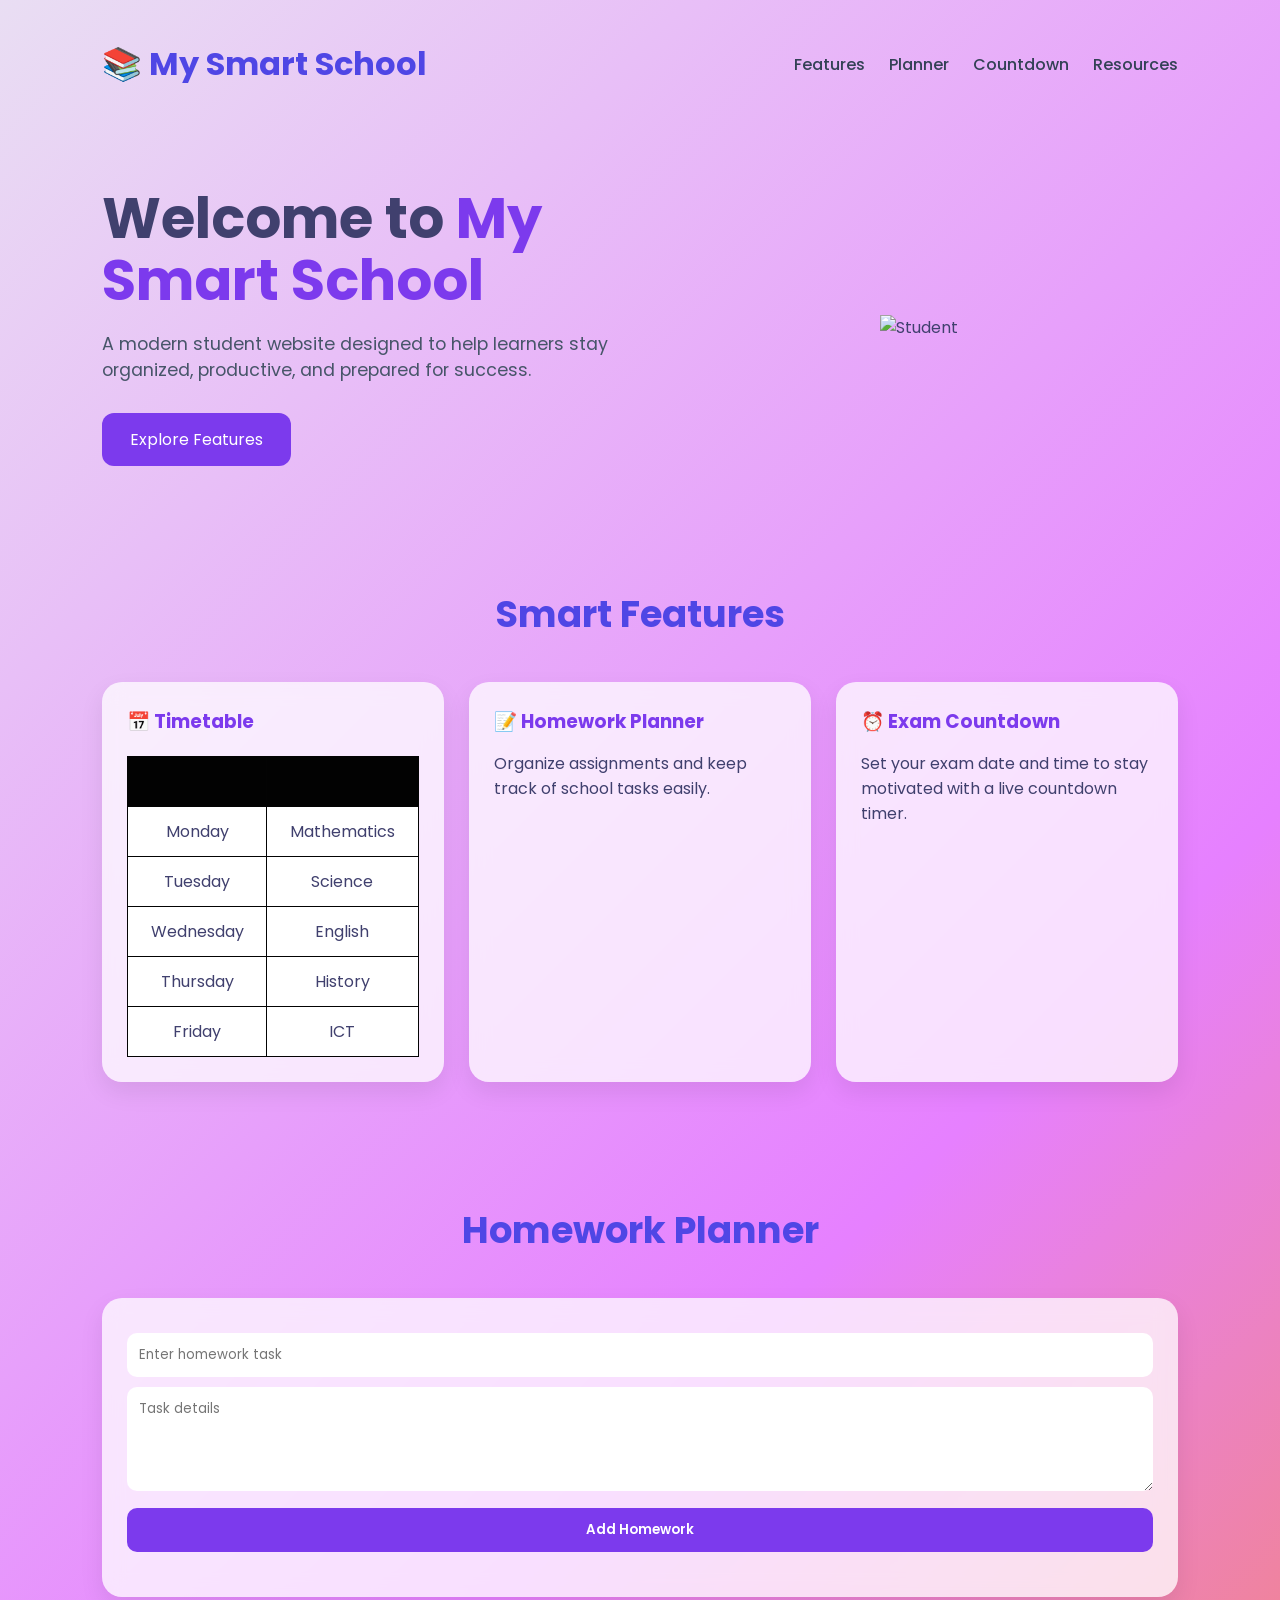
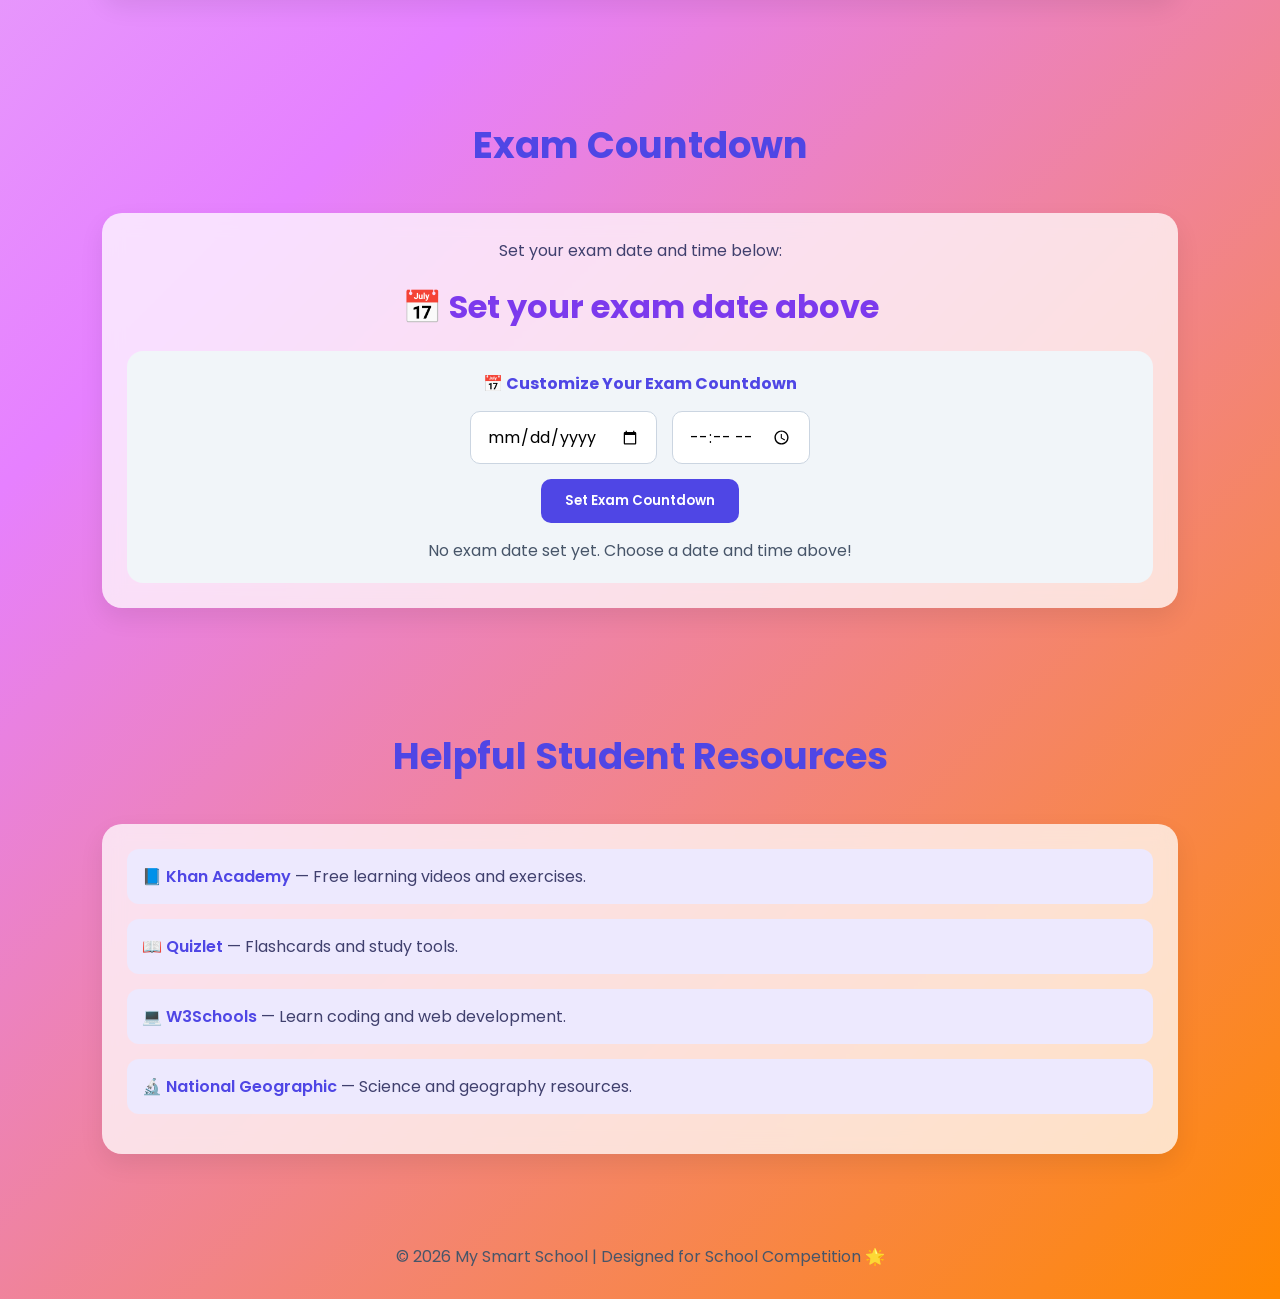
==== index.html @ acf4bf76 "Update index.html" ====
<!DOCTYPE html>
<html lang="en">
<head>
  <meta charset="UTF-8" />
  <meta name="viewport" content="width=device-width, initial-scale=1.0"/>
  <title>My Smart School</title>

  <link rel="preconnect" href="https://fonts.googleapis.com">
  <link rel="preconnect" href="https://fonts.gstatic.com" crossorigin>
  <link href="https://fonts.googleapis.com/css2?family=Poppins:wght@300;400;500;600;700&display=swap" rel="stylesheet">

  <style>
    *{
      margin:0;
      padding:0;
      box-sizing:border-box;
      font-family:'Poppins', sans-serif;
    }

    body{
      background: linear-gradient(135deg,#e9def3,#e680ff,#ff8800);
      color:#40406e;
      min-height:100vh;
    }

    header{
      padding:40px 8%;
      display:flex;
      justify-content:space-between;
      align-items:center;
      flex-wrap:wrap;
    }

    .logo{
      font-size:2rem;
      font-weight:700;
      color:#4f46e5;
    }

    nav a{
      text-decoration:none;
      margin-left:20px;
      color:#334155;
      font-weight:500;
      transition:0.3s;
    }

    nav a:hover{
      color:#7c3aed;
    }

    .hero{
      padding:60px 8%;
      display:flex;
      justify-content:space-between;
      align-items:center;
      flex-wrap:wrap;
      gap:40px;
    }

    .hero-text{
      flex:1;
      min-width:280px;
    }

    .hero-text h1{
      font-size:3.5rem;
      line-height:1.1;
      margin-bottom:20px;
    }

    .hero-text span{
      color:#7c3aed;
    }

    .hero-text p{
      font-size:1.1rem;
      margin-bottom:30px;
      color:#475569;
    }

    .btn{
      padding:14px 28px;
      background:#7c3aed;
      color:white;
      border:none;
      border-radius:12px;
      cursor:pointer;
      font-size:1rem;
      transition:0.3s;
    }

    .btn:hover{
      background:#5b21b6;
      transform:translateY(-2px);
    }

    .hero-image{
      flex:1;
      min-width:280px;
      text-align:center;
    }

    .hero-image img{
      width:90%;
      max-width:450px;
    }

    section{
      padding:60px 8%;
    }

    .section-title{
      text-align:center;
      margin-bottom:40px;
    }

    .section-title h2{
      font-size:2.3rem;
      color:#4f46e5;
    }

    .cards{
      display:grid;
      grid-template-columns:repeat(auto-fit,minmax(280px,1fr));
      gap:25px;
    }

    .card{
      background:rgba(255,255,255,0.75);
      backdrop-filter:blur(10px);
      border-radius:20px;
      padding:25px;
      box-shadow:0 10px 25px rgba(0,0,0,0.08);
      transition:0.3s;
    }

    .card:hover{
      transform:translateY(-5px);
    }

    .card h3{
      margin-bottom:15px;
      color:#7c3aed;
    }

    .planner input,
    .planner textarea,
    .planner button{
      width:100%;
      margin-top:10px;
      padding:12px;
      border-radius:10px;
      border:none;
      outline:none;
    }

    .planner button{
      background:#7c3aed;
      color:white;
      cursor:pointer;
      font-weight:600;
    }

    .task-list{
      margin-top:20px;
    }

    .task{
      background:#ede9fe;
      padding:12px;
      border-radius:10px;
      margin-top:10px;
    }

    .countdown{
      text-align:center;
    }

    .countdown-box{
      margin-top:20px;
      font-size:2rem;
      font-weight:700;
      color:#7c3aed;
    }

    .date-picker{
      margin-top:20px;
      padding:20px;
      background:#f1f5f9;
      border-radius:16px;
    }

    .date-picker h4{
      margin-bottom:15px;
      color:#4f46e5;
    }

    .datetime-input-group{
      display:flex;
      gap:15px;
      flex-wrap:wrap;
      justify-content:center;
      margin-bottom:15px;
    }

    .datetime-input-group input{
      padding:12px 16px;
      border-radius:10px;
      border:1px solid #cbd5e1;
      font-size:1rem;
      outline:none;
    }

    .set-exam-btn{
      background:#4f46e5;
      color:white;
      padding:12px 24px;
      border:none;
      border-radius:10px;
      cursor:pointer;
      font-weight:600;
      transition:0.3s;
    }

    .set-exam-btn:hover{
      background:#7c3aed;
      transform:translateY(-2px);
    }

    .exam-info{
      margin-top:15px;
      font-size:1rem;
      color:#475569;
    }

    .resources ul{
      list-style:none;
    }

    .resources li{
      margin-bottom:15px;
      background:#ede9fe;
      padding:15px;
      border-radius:12px;
    }

    .resources a{
      text-decoration:none;
      color:#4f46e5;
      font-weight:600;
    }

    footer{
      text-align:center;
      padding:30px;
      color:#475569;
    }

    table{
      width:100%;
      border-collapse:collapse;
      margin-top:20px;
    }

    table th,
    table td{
      padding:12px;
      text-align:center;
      border:1px solid #030303;
    }

    table th{
      background:#020202;
      color:rgba(22, 21, 21, 0);
    }

    table td{
      background:white;
    }

    @media(max-width:768px){
      .hero-text h1{
        font-size:2.5rem;
      }

      nav{
        margin-top:20px;
      }

      .datetime-input-group input{
        width:100%;
      }
    }
  </style>
</head>
<body>

  <header>
    <div class="logo">📚 My Smart School</div>

    <nav>
      <a href="#features">Features</a>
      <a href="#planner">Planner</a>
      <a href="#countdown">Countdown</a>
      <a href="#resources">Resources</a>
    </nav>
  </header>

  <section class="hero">
    <div class="hero-text">
      <h1>Welcome to <span>My Smart School</span></h1>

      <p>
        A modern student website designed to help learners stay organized,
        productive, and prepared for success.
      </p>

      <button class="btn" onclick="document.getElementById('countdown').scrollIntoView({behavior:'smooth'})">Explore Features</button>
    </div>

    <div class="hero-image">
      <img src="https://cdn-icons-png.flaticon.com/512/3135/3135755.png" alt="Student">
    </div>
  </section>

  <section id="features">
    <div class="section-title">
      <h2>Smart Features</h2>
    </div>

    <div class="cards">

      <div class="card">
        <h3>📅 Timetable</h3>

        <table>
          <tr>
            <th>Day</th>
            <th>Subject</th>
          </tr>

          <tr>
            <td>Monday</td>
            <td>Mathematics</td>
          </tr>

          <tr>
            <td>Tuesday</td>
            <td>Science</td>
          </tr>

          <tr>
            <td>Wednesday</td>
            <td>English</td>
          </tr>

          <tr>
            <td>Thursday</td>
            <td>History</td>
          </tr>

          <tr>
            <td>Friday</td>
            <td>ICT</td>
          </tr>
        </table>
      </div>

      <div class="card">
        <h3>📝 Homework Planner</h3>

        <p>
          Organize assignments and keep track of school tasks easily.
        </p>
      </div>

      <div class="card">
        <h3>⏰ Exam Countdown</h3>

        <p>
          Set your exam date and time to stay motivated with a live countdown timer.
        </p>
      </div>

    </div>
  </section>

  <section id="planner">

    <div class="section-title">
      <h2>Homework Planner</h2>
    </div>

    <div class="card planner">

      <input type="text" id="taskInput" placeholder="Enter homework task">

      <textarea id="taskDetails" rows="4" placeholder="Task details"></textarea>

      <button onclick="addTask()">Add Homework</button>

      <div class="task-list" id="taskList"></div>

    </div>

  </section>

  <section id="countdown">

    <div class="section-title">
      <h2>Exam Countdown</h2>
    </div>

    <div class="card countdown">

      <p id="currentExamLabel">Set your exam date and time below:</p>

      <div class="countdown-box" id="timer">
        ⏰ Set an exam date
      </div>

      <div class="date-picker">
        <h4>📅 Customize Your Exam Countdown</h4>
        
        <div class="datetime-input-group">
          <input type="date" id="examDatePicker">
          <input type="time" id="examTimePicker">
        </div>
        
        <button class="set-exam-btn" onclick="setCustomExamDate()">Set Exam Countdown</button>
        
        <div class="exam-info" id="examInfo">
          No exam date set yet. Choose a date and time above!
        </div>
      </div>

    </div>

  </section>

  <section id="resources">

    <div class="section-title">
      <h2>Helpful Student Resources</h2>
    </div>

    <div class="card resources">

      <ul>
        <li>
          📘
          <a href="https://www.khanacademy.org/" target="_blank">
            Khan Academy
          </a>
          — Free learning videos and exercises.
        </li>

        <li>
          📖
          <a href="https://quizlet.com/" target="_blank">
            Quizlet
          </a>
          — Flashcards and study tools.
        </li>

        <li>
          💻
          <a href="https://www.w3schools.com/" target="_blank">
            W3Schools
          </a>
          — Learn coding and web development.
        </li>

        <li>
          🔬
          <a href="https://www.nationalgeographic.com/" target="_blank">
            National Geographic
          </a>
          — Science and geography resources.
        </li>
      </ul>

    </div>

  </section>

  <footer>
    © 2026 My Smart School | Designed for School Competition 🌟
  </footer>

  <script>
    // Global variable to store the selected exam date
    let customExamDateTimestamp = null;

    function addTask(){
      const taskInput = document.getElementById("taskInput");
      const taskDetails = document.getElementById("taskDetails");
      const taskList = document.getElementById("taskList");

      if(taskInput.value === ""){
        alert("Please enter a homework task.");
        return;
      }

      const task = document.createElement("div");
      task.classList.add("task");

      task.innerHTML = `
        <strong>${taskInput.value}</strong>
        <p>${taskDetails.value}</p>
      `;

      taskList.appendChild(task);

      taskInput.value = "";
      taskDetails.value = "";
    }

    // Function to set custom exam date and time
    window.setCustomExamDate = function() {
      const dateInput = document.getElementById("examDatePicker");
      const timeInput = document.getElementById("examTimePicker");
      const examInfo = document.getElementById("examInfo");

      if (!dateInput.value) {
        alert("Please select a date for your exam!");
        return;
      }

      // Combine date and time
      let dateTimeString = dateInput.value;
      if (timeInput.value) {
        dateTimeString += "T" + timeInput.value + ":00";
      } else {
        dateTimeString += "T00:00:00";
      }

      const selectedDate = new Date(dateTimeString);
      
      if (isNaN(selectedDate.getTime())) {
        alert("Please select a valid date and time!");
        return;
      }

      // Check if selected date is in the past
      if (selectedDate.getTime() < Date.now()) {
        alert("Please select a future date for your exam countdown!");
        return;
      }

      customExamDateTimestamp = selectedDate.getTime();
      
      // Format the exam date for display
      const formattedDate = selectedDate.toLocaleString('en-US', {
        weekday: 'long',
        year: 'numeric',
        month: 'long',
        day: 'numeric',
        hour: '2-digit',
        minute: '2-digit'
      });
      
      examInfo.innerHTML = `🎯 Exam Countdown Active! Your exam is scheduled for: ${formattedDate}`;
      
      // Update the countdown label
      document.getElementById("currentExamLabel").innerHTML = "⏳ Counting down to your exam:";
    };

    // Function to update the countdown timer
    function updateCountdown() {
      const timerElement = document.getElementById("timer");
      
      if (!customExamDateTimestamp) {
        timerElement.innerHTML = "📅 Set your exam date above";
        return;
      }
      
      const now = new Date().getTime();
      const distance = customExamDateTimestamp - now;
      
      if (distance <= 0) {
        timerElement.innerHTML = "🎉 EXAMS HAVE STARTED! 🎉";
        timerElement.style.color = "#dc2626";
        document.getElementById("examInfo").innerHTML = "📚 Good luck on your exams! You've got this! 💪";
        return;
      }
      
      const days = Math.floor(distance / (1000 * 60 * 60 * 24));
      const hours = Math.floor((distance % (1000 * 60 * 60 * 24)) / (1000 * 60 * 60));
      const minutes = Math.floor((distance % (1000 * 60 * 60)) / (1000 * 60));
      const seconds = Math.floor((distance % (1000 * 60)) / 1000);
      
      timerElement.innerHTML = `
        <div style="display: flex; gap: 20px; justify-content: center; flex-wrap: wrap;">
          <div><span style="font-size: 2.5rem;">${days}</span><br>Days</div>
          <div><span style="font-size: 2.5rem;">${hours}</span><br>Hours</div>
          <div><span style="font-size: 2.5rem;">${minutes}</span><br>Minutes</div>
          <div><span style="font-size: 2.5rem;">${seconds}</span><br>Seconds</div>
        </div>
      `;
      timerElement.style.color = "#7c3aed";
    }

    // Start the countdown timer (updates every second)
    setInterval(updateCountdown, 1000);

    // Set default date to a future date (optional: set a default exam date)
    // Uncomment the line below to set a default exam date (e.g., December 1, 2026)
    // setTimeout(() => {
    //   const defaultDate = new Date("December 1, 2026 08:00:00");
    //   customExamDateTimestamp = defaultDate.getTime();
    //   document.getElementById("examInfo").innerHTML = `🎯 Default exam set for: ${defaultDate.toLocaleString()}`;
    //   document.getElementById("currentExamLabel").innerHTML = "⏳ Counting down to your exam:";
    // }, 100);
  </script>

  <script type="module" src="app.js"></script>
</body>
</html>
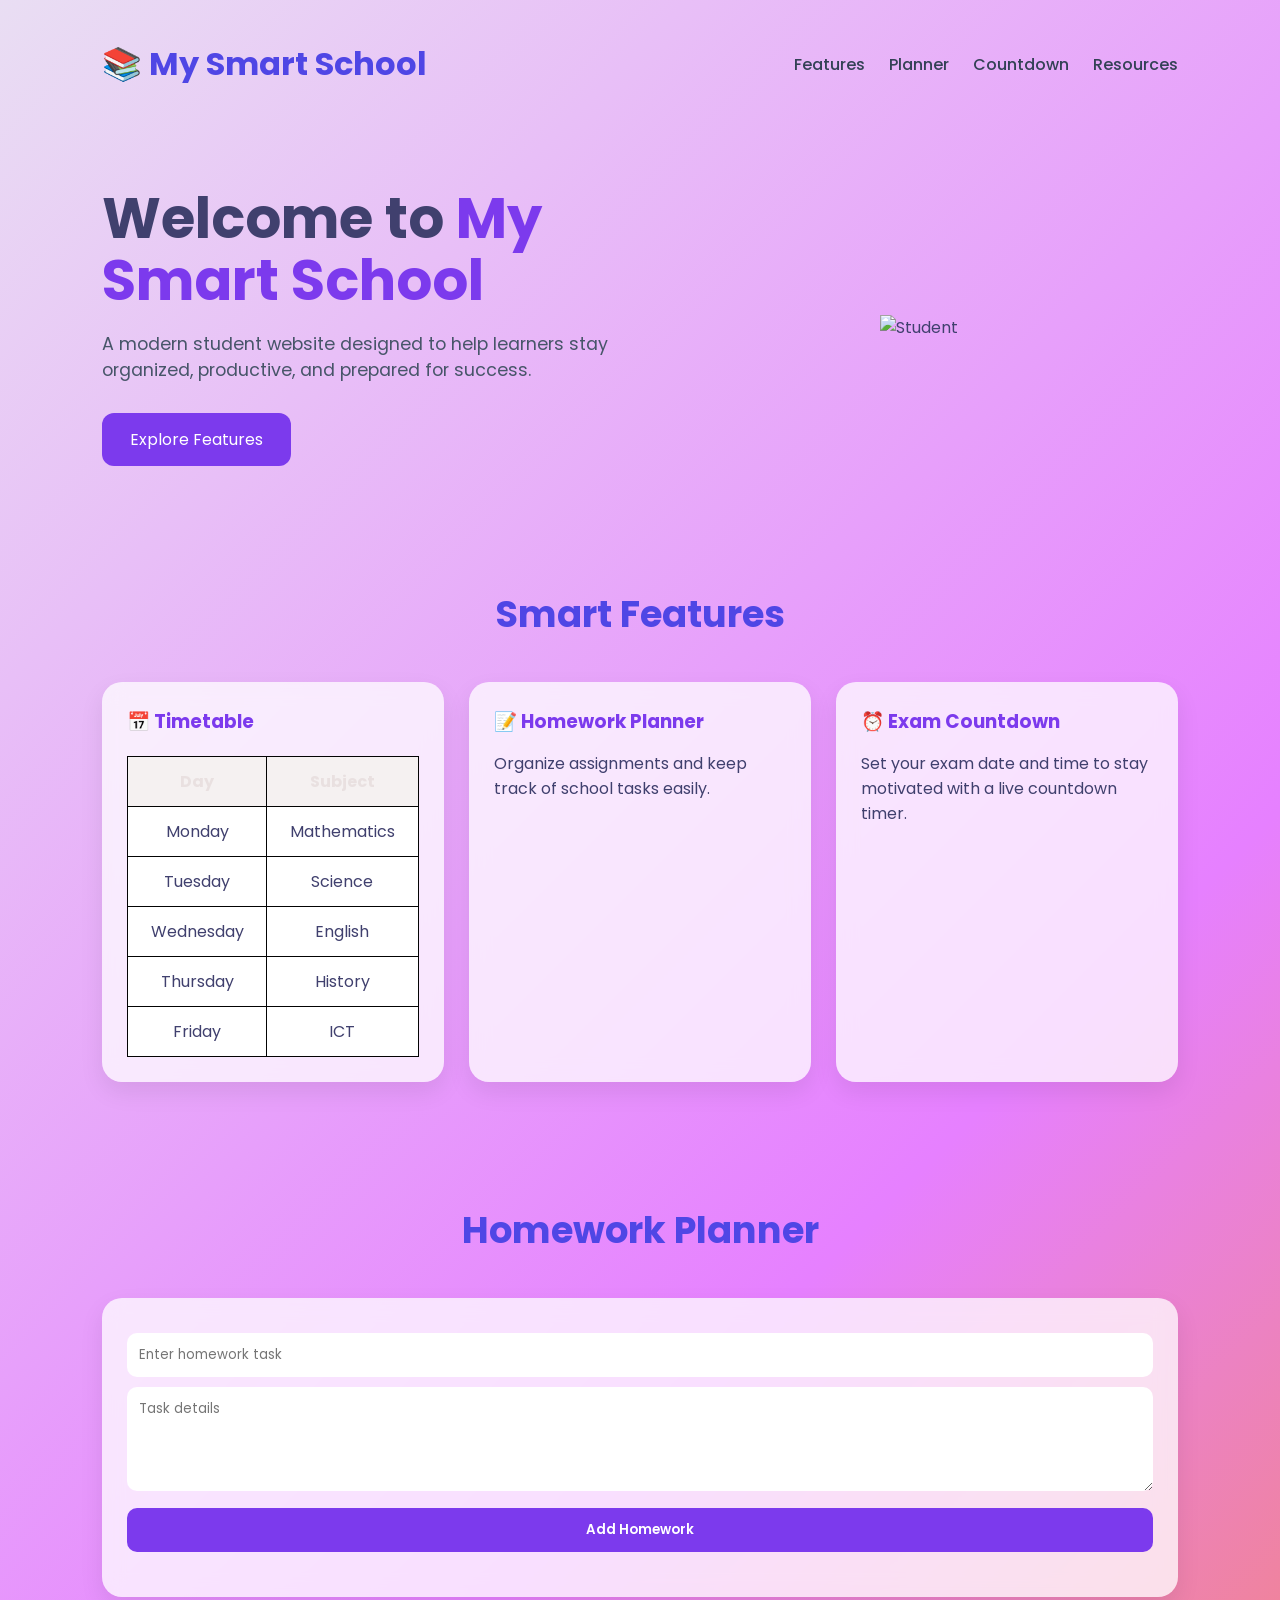
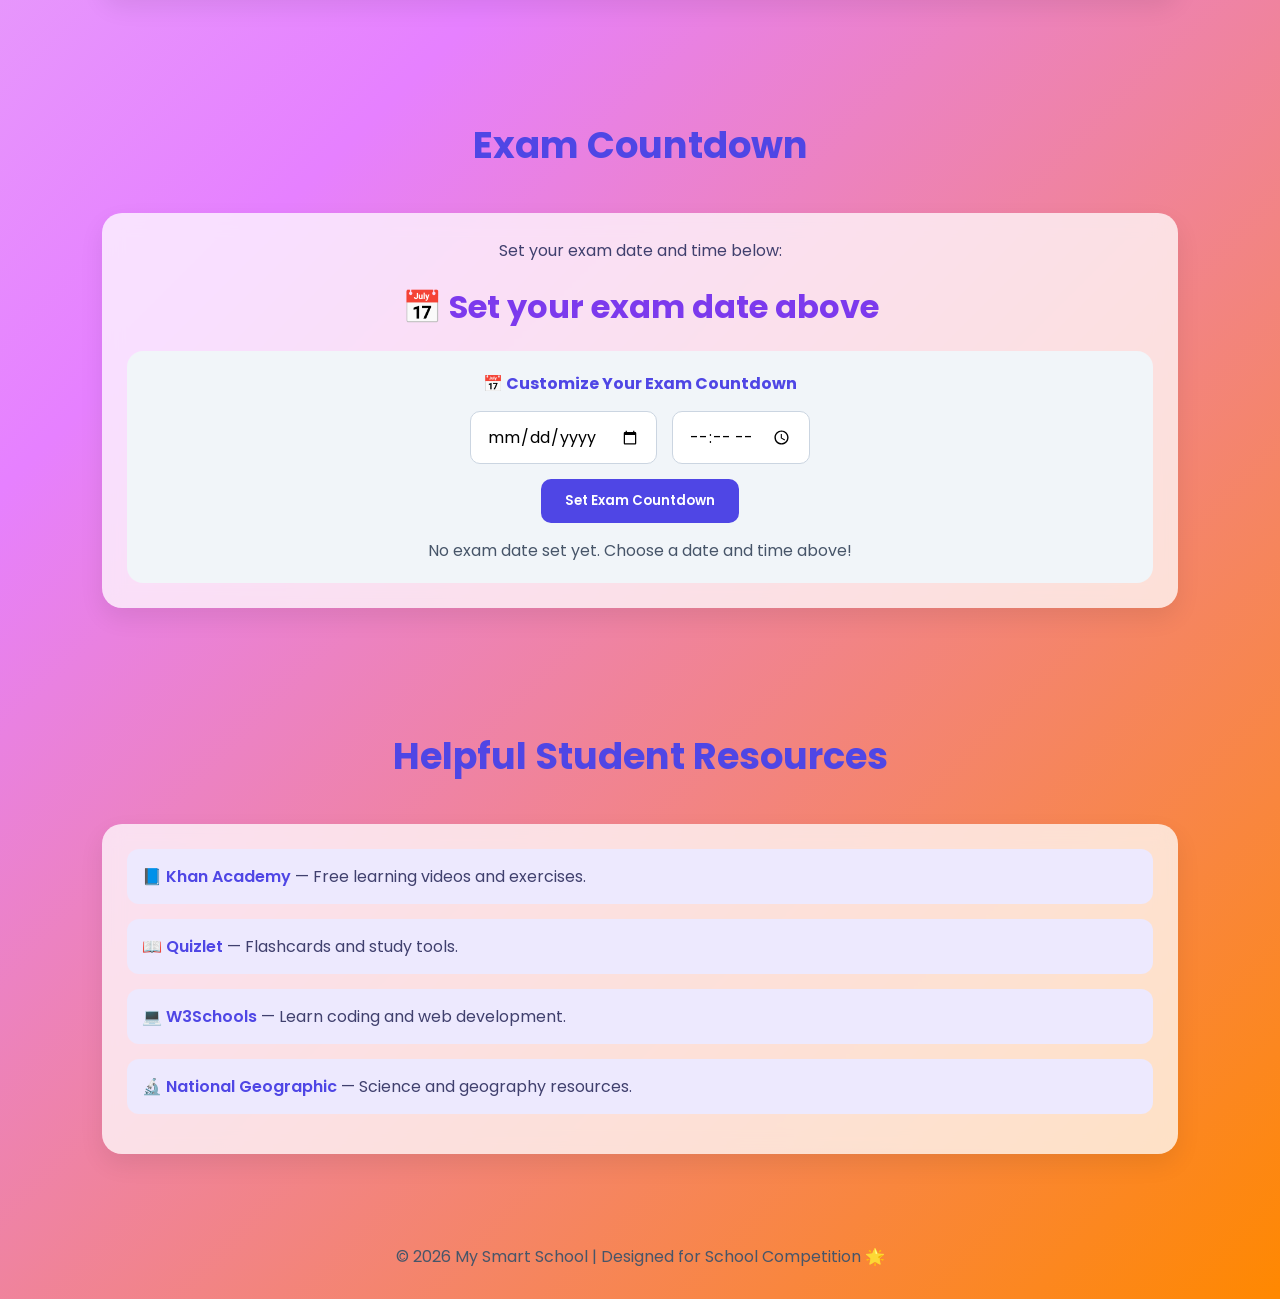
==== commit a006bcf7: "Update index.html" ====
--- a/index.html
+++ b/index.html
@@ -271,8 +271,8 @@
     }
 
     table th{
-      background:#020202;
-      color:rgba(22, 21, 21, 0);
+      background:#f5f1f1;
+      color:rgba(231, 223, 223, 0.925);
     }
 
     table td{
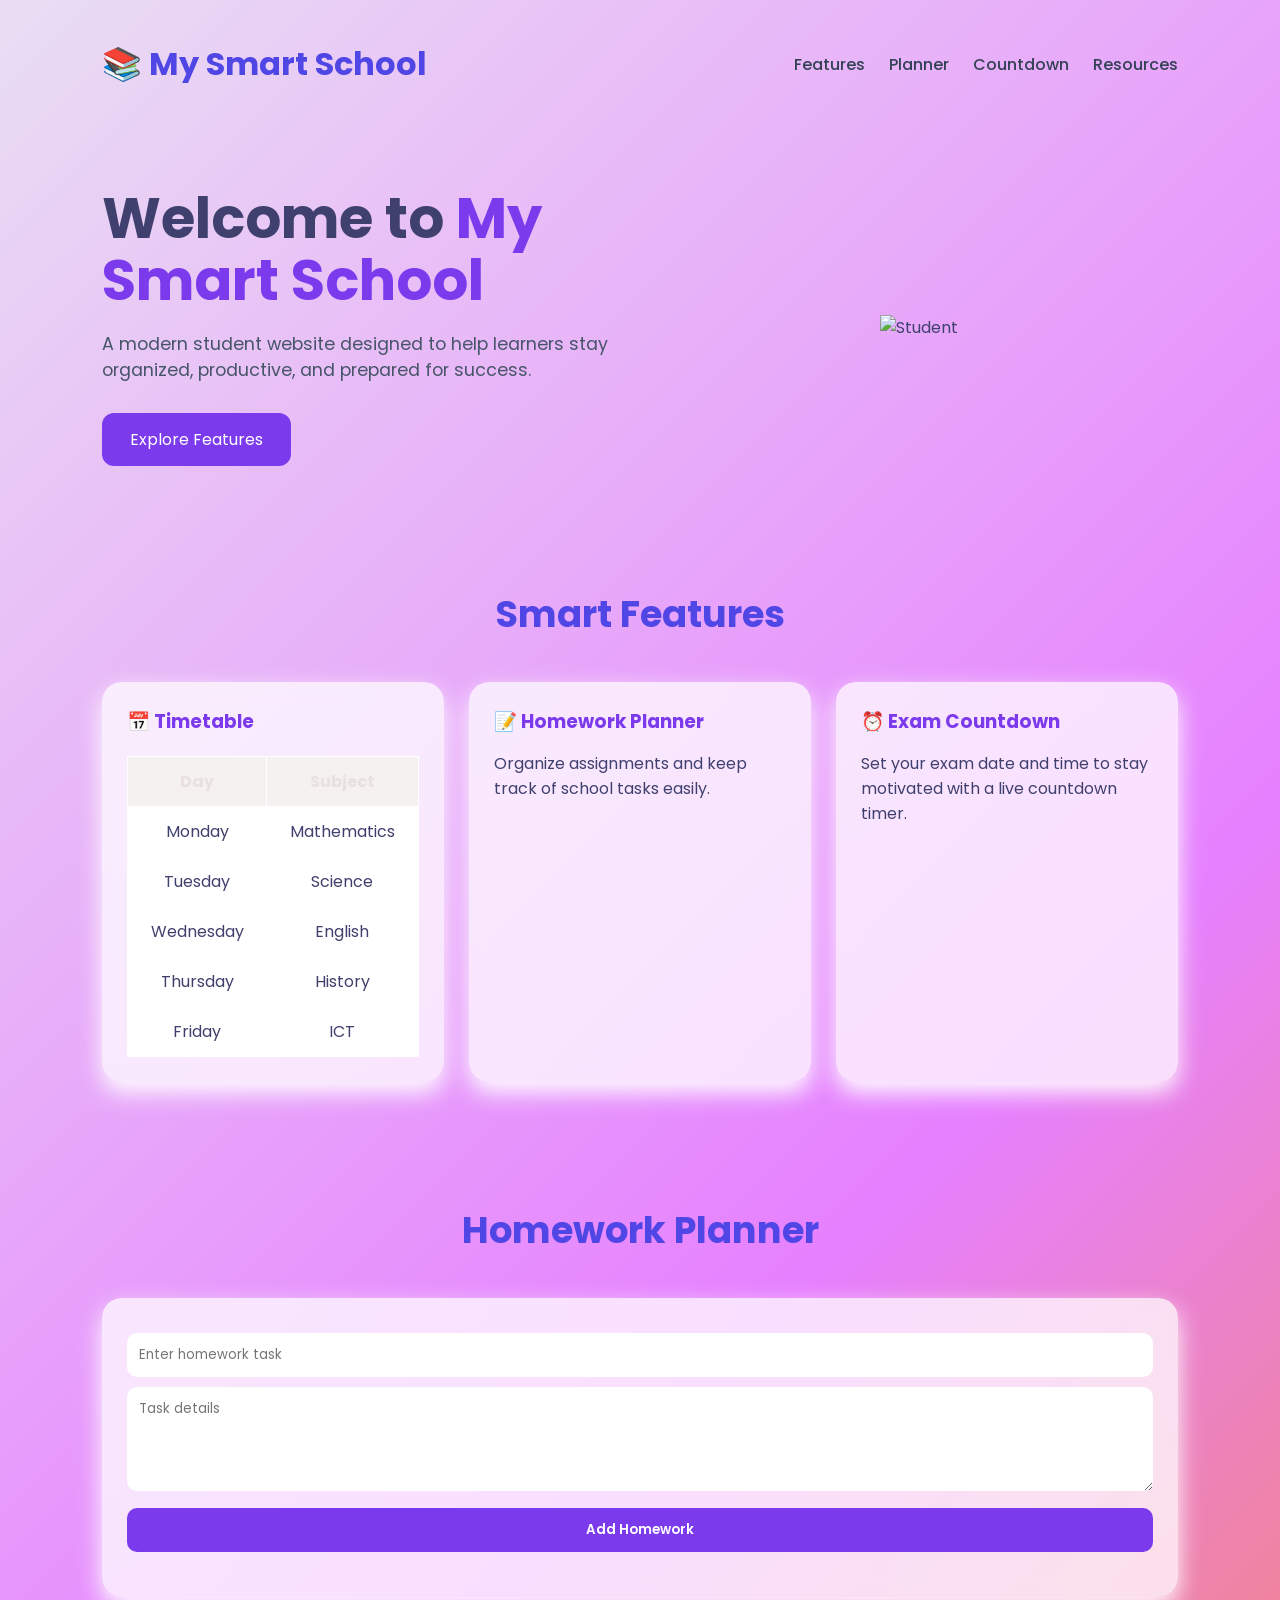
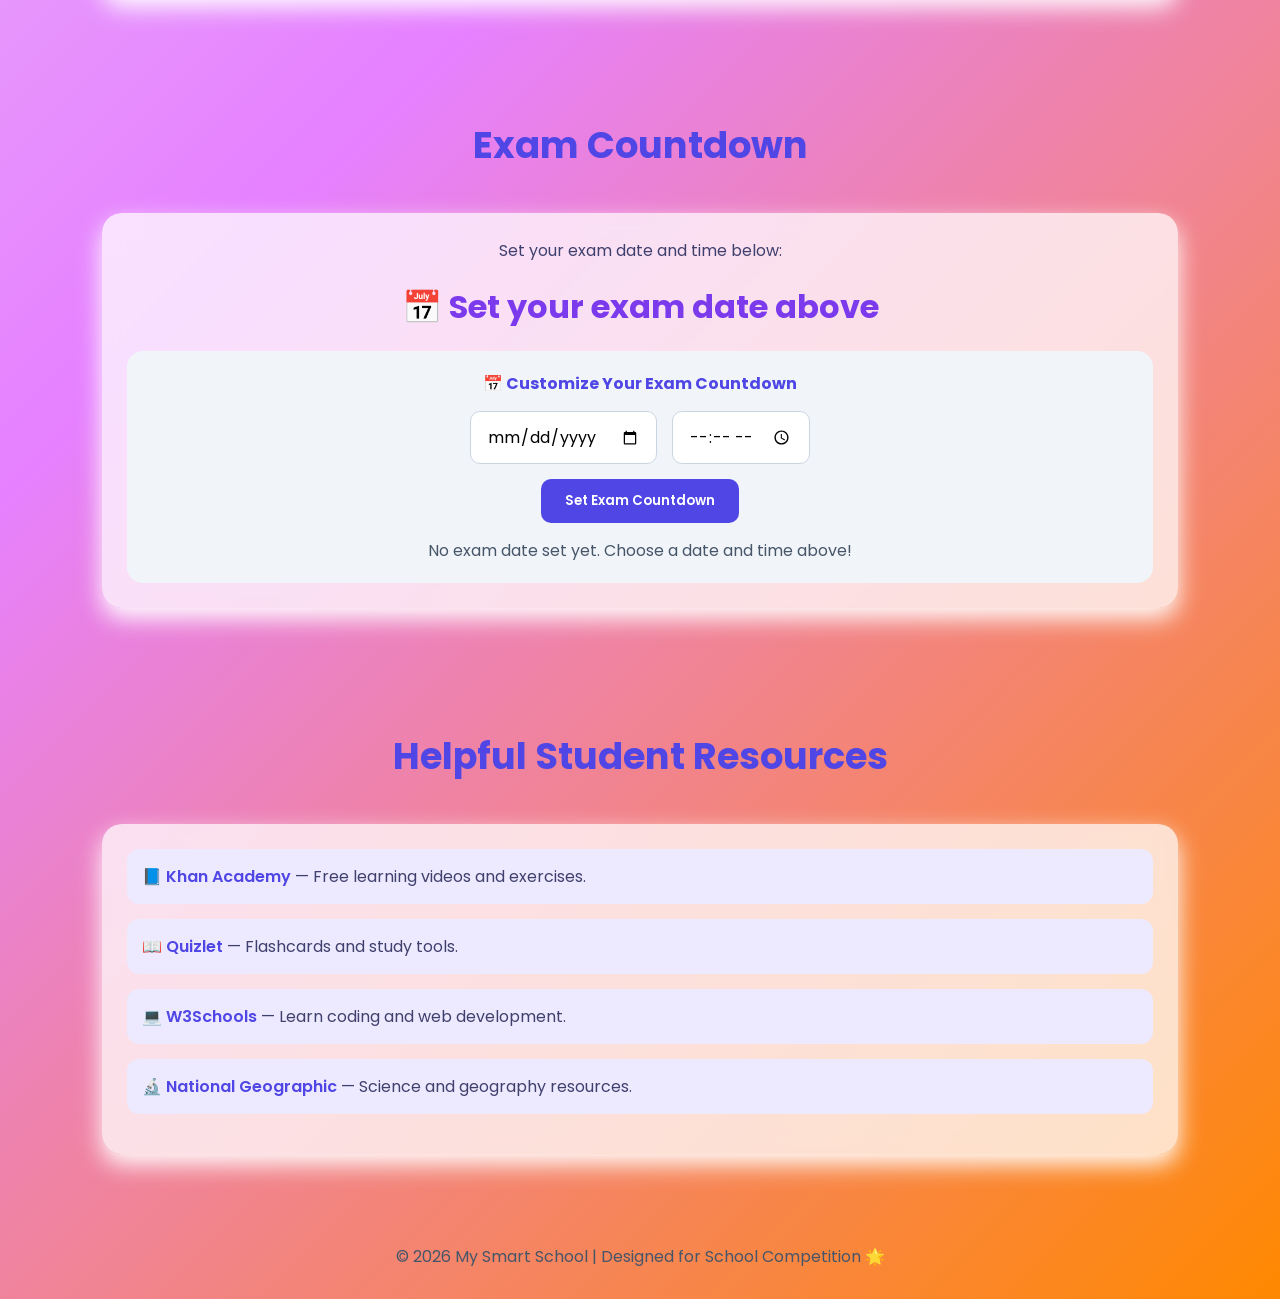
==== commit 8bc5d1cd: "Update index.html" ====
--- a/index.html
+++ b/index.html
@@ -131,7 +131,7 @@
       backdrop-filter:blur(10px);
       border-radius:20px;
       padding:25px;
-      box-shadow:0 10px 25px rgba(0,0,0,0.08);
+      box-shadow:0 10px 25px rgb(255, 255, 255);
       transition:0.3s;
     }
 
@@ -267,7 +267,7 @@
     table td{
       padding:12px;
       text-align:center;
-      border:1px solid #030303;
+      border:1px solid #ffffff;
     }
 
     table th{
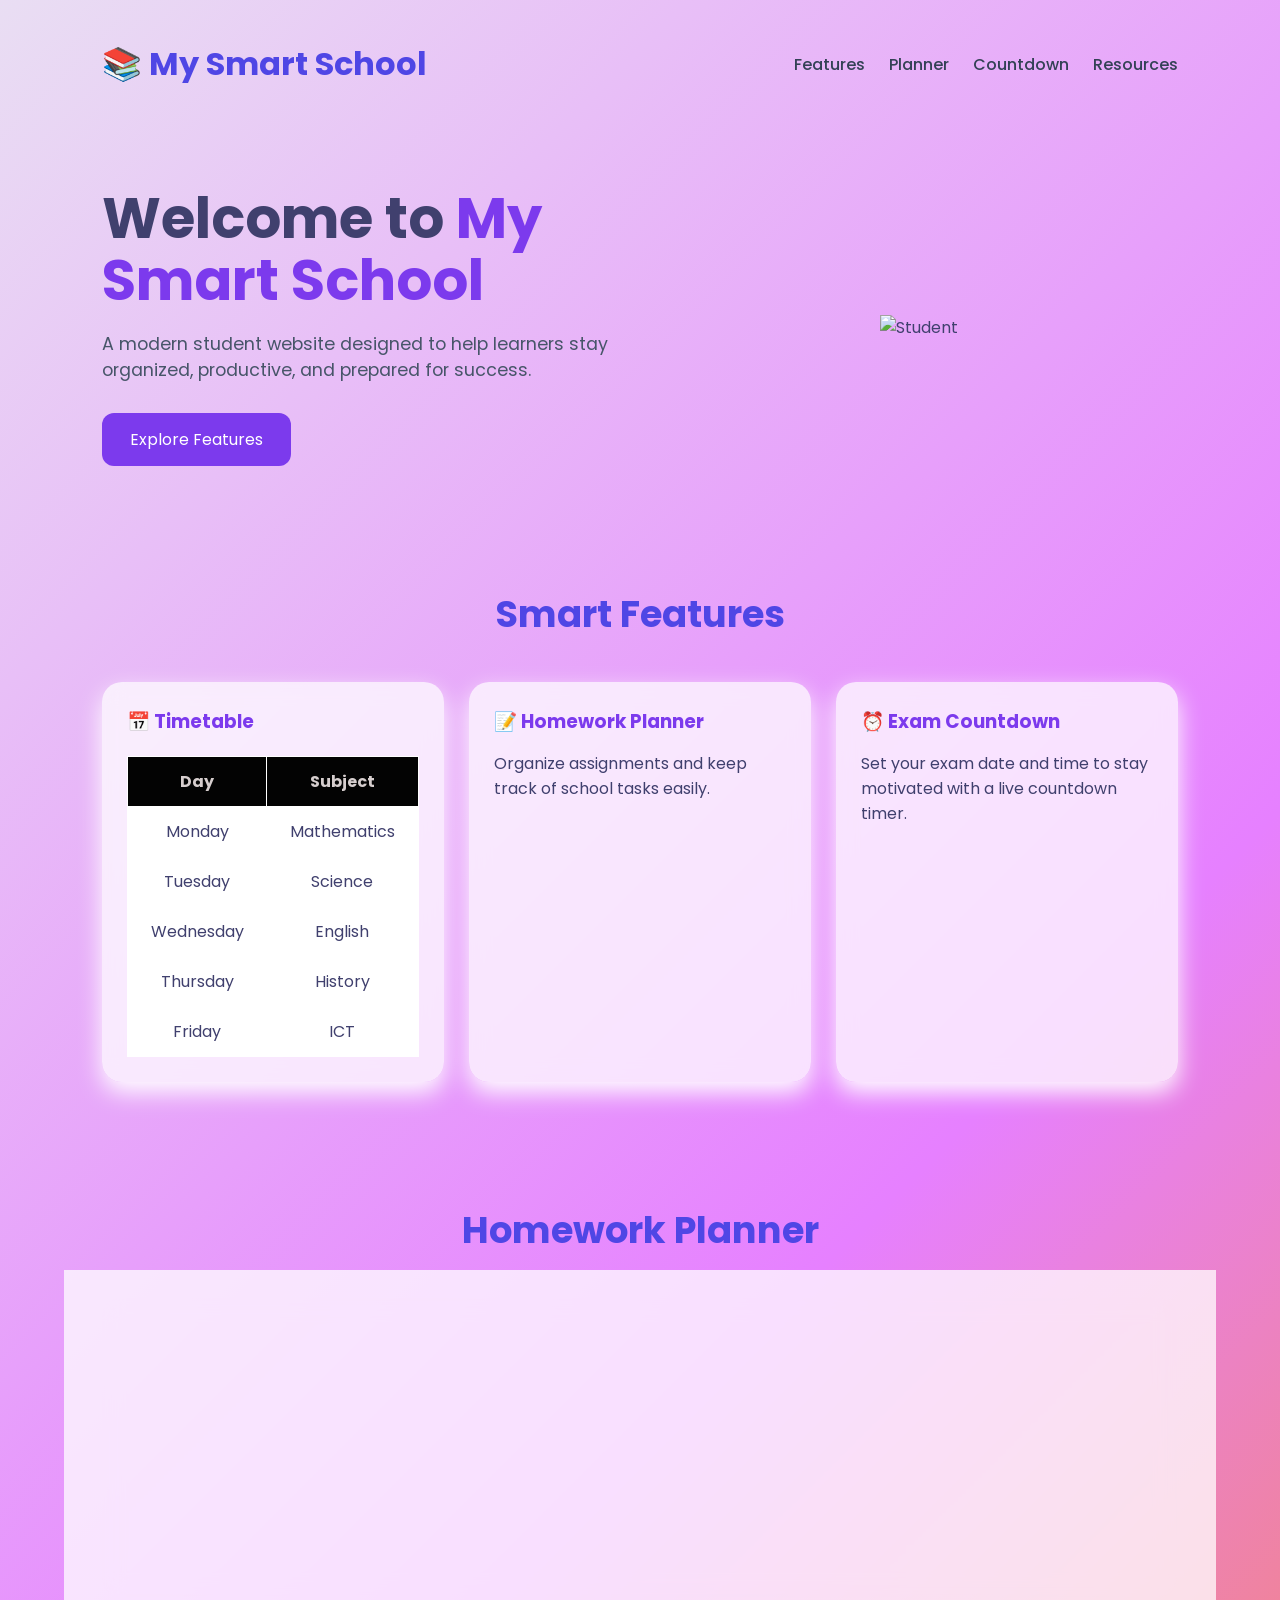
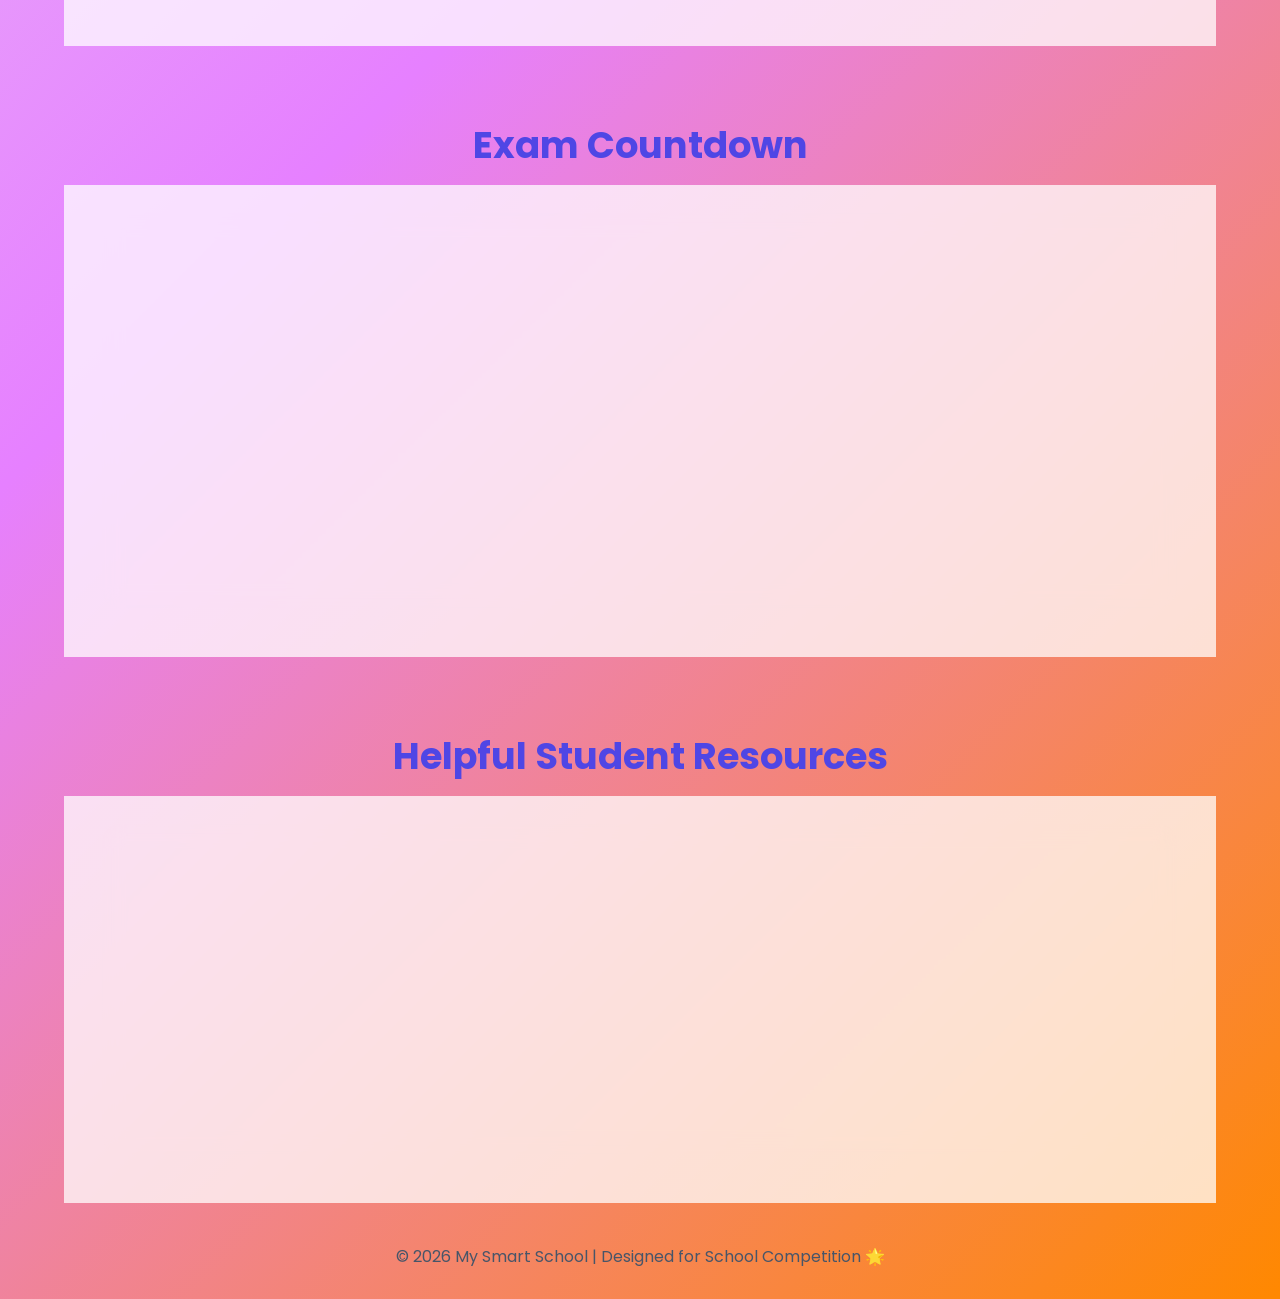
==== commit b8bf856e: "Update index.html" ====
--- a/index.html
+++ b/index.html
@@ -271,7 +271,7 @@
     }
 
     table th{
-      background:#f5f1f1;
+      background:#030303;
       color:rgba(231, 223, 223, 0.925);
     }
 
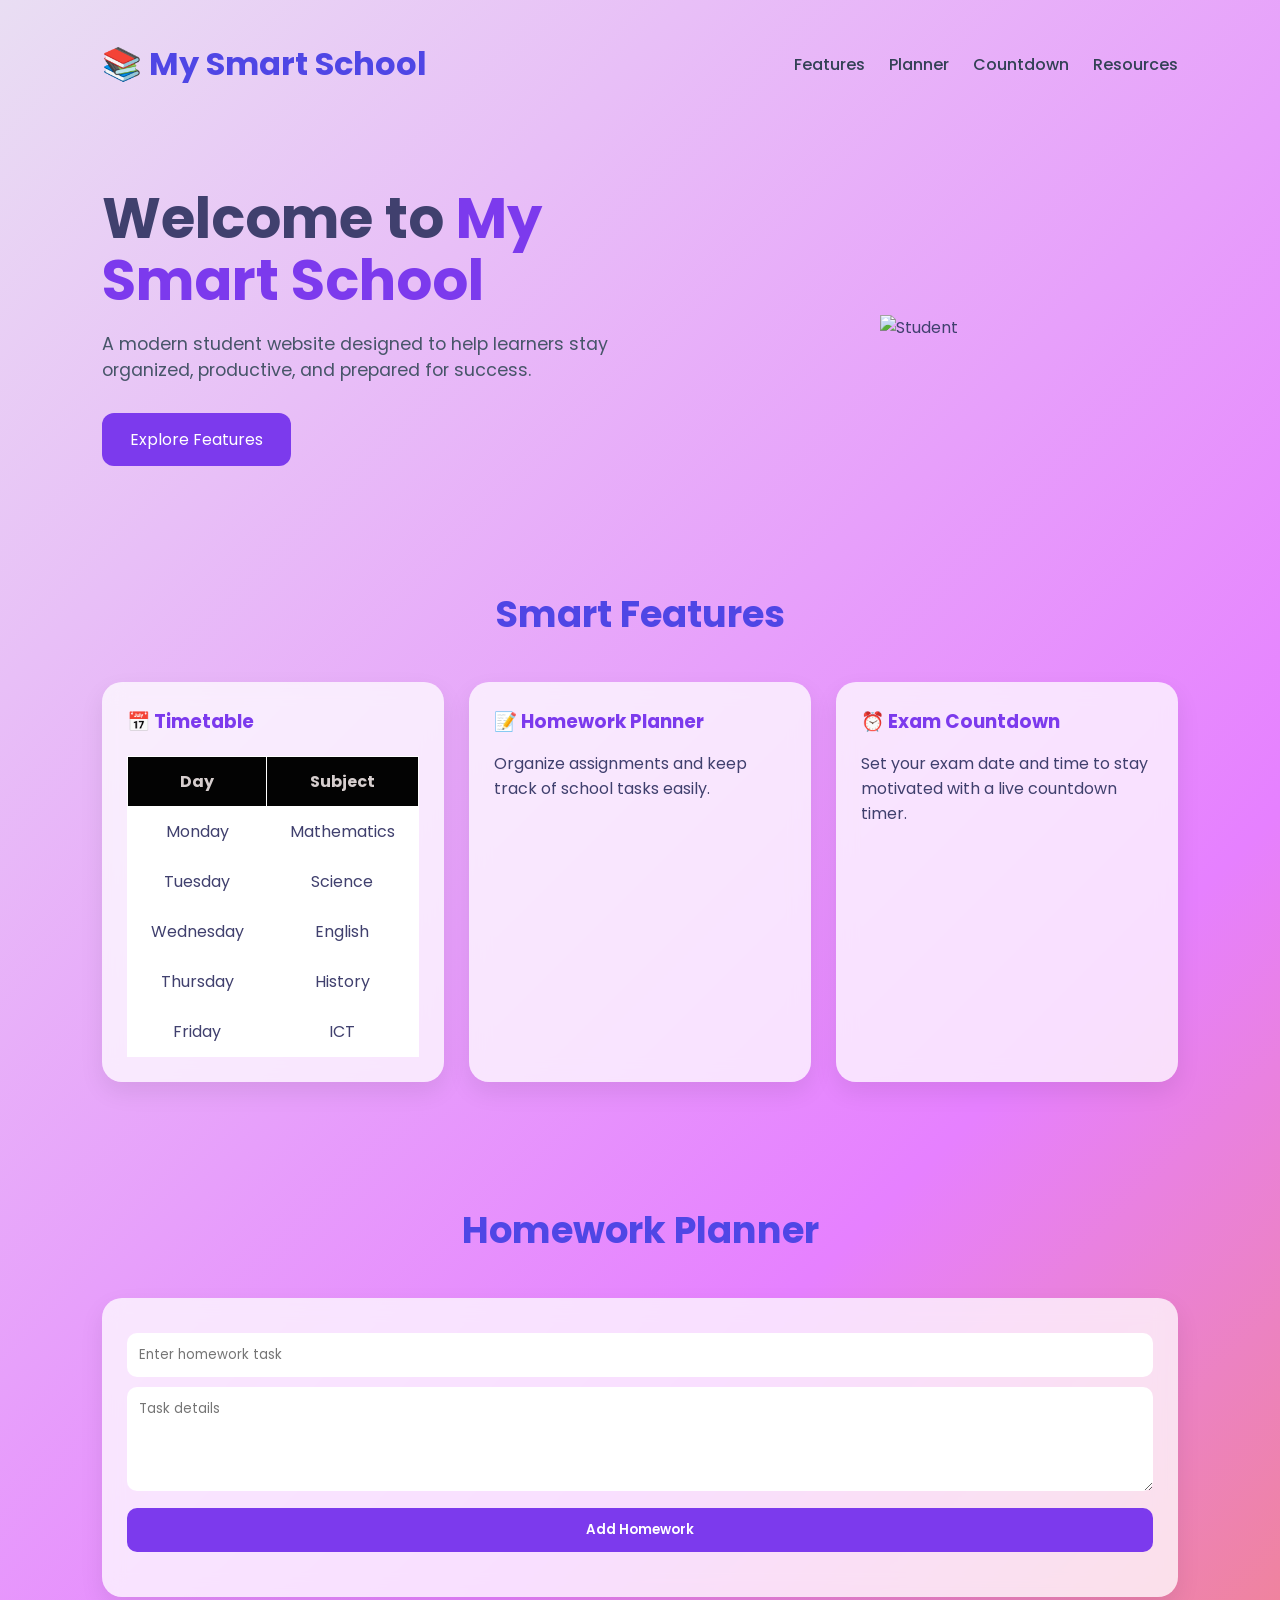
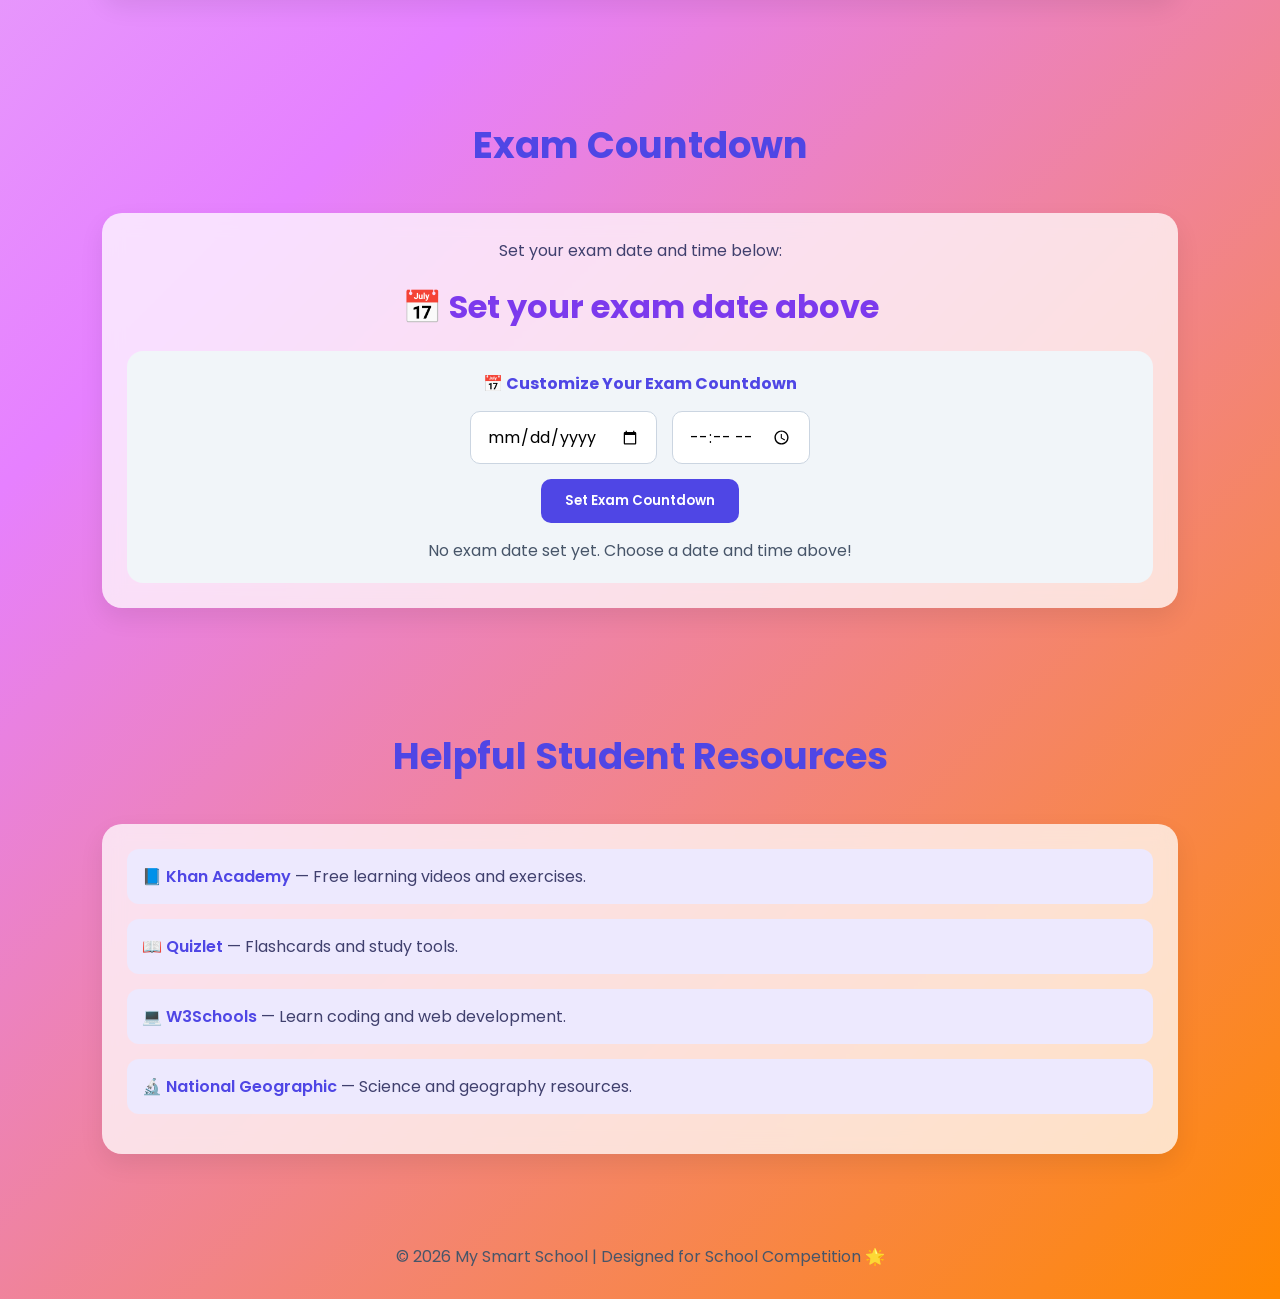
==== commit a56d48ea: "Update index.html" ====
--- a/index.html
+++ b/index.html
@@ -120,20 +120,20 @@
       color:#4f46e5;
     }
 
-    .cards{
-      display:grid;
-      grid-template-columns:repeat(auto-fit,minmax(280px,1fr));
-      gap:25px;
-    }
-
-    .card{
-      background:rgba(255,255,255,0.75);
-      backdrop-filter:blur(10px);
-      border-radius:20px;
-      padding:25px;
-      box-shadow:0 10px 25px rgb(255, 255, 255);
-      transition:0.3s;
-    }
+  .cards{
+  display:grid;
+  grid-template-columns:repeat(auto-fit,minmax(280px,1fr));
+  gap:25px;
+}
+
+.card{
+  background:rgba(255,255,255,0.75);
+  backdrop-filter:blur(10px);
+  border-radius:20px;
+  padding:25px;
+  box-shadow:0 10px 25px rgba(0,0,0,0.08);
+  transition:0.3s;
+}
 
     .card:hover{
       transform:translateY(-5px);
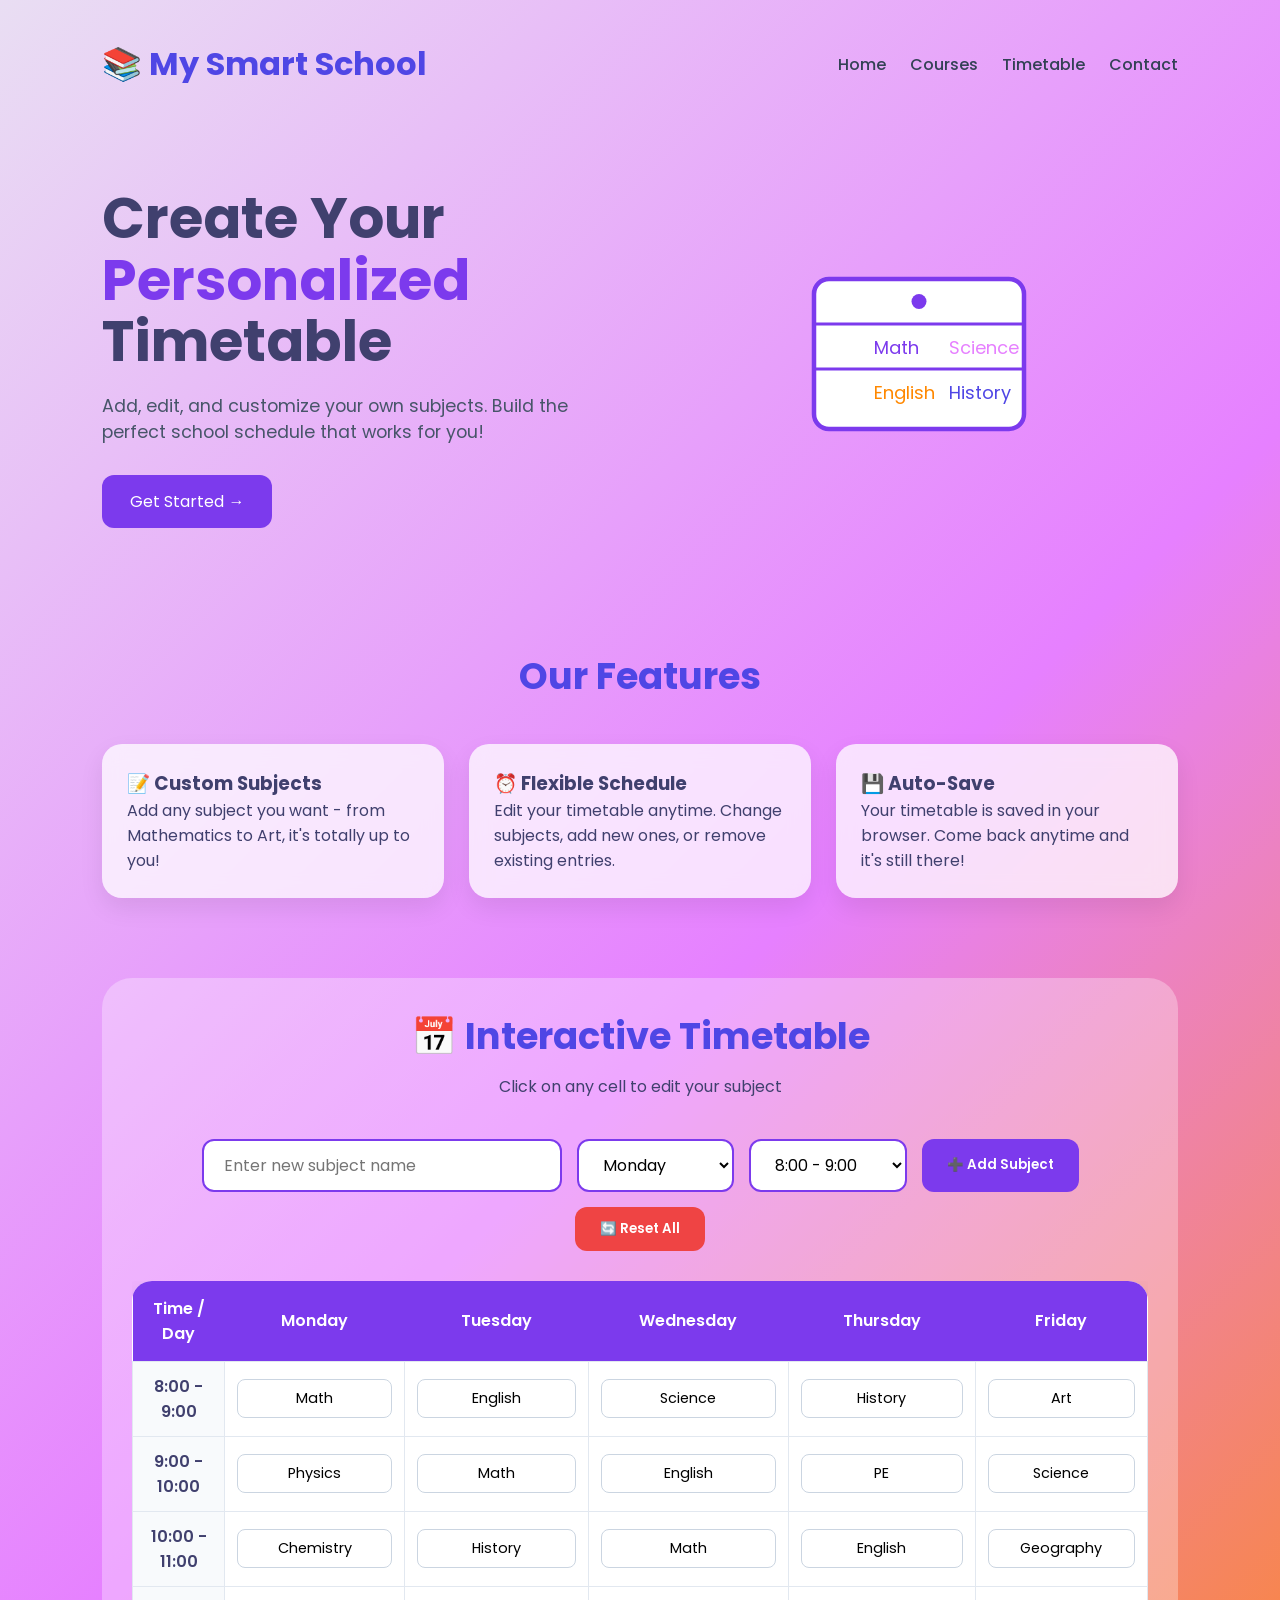
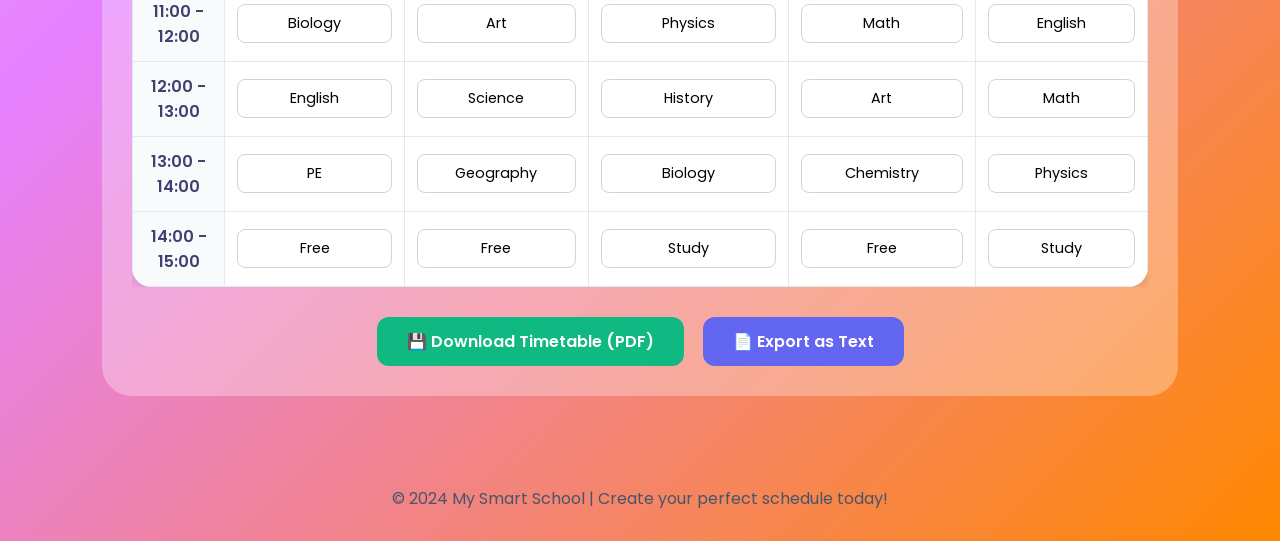
==== commit 797c4bbd: "Update index.html" ====
--- a/index.html
+++ b/index.html
@@ -3,7 +3,7 @@
 <head>
   <meta charset="UTF-8" />
   <meta name="viewport" content="width=device-width, initial-scale=1.0"/>
-  <title>My Smart School</title>
+  <title>My Smart School - Interactive Timetable</title>
 
   <link rel="preconnect" href="https://fonts.googleapis.com">
   <link rel="preconnect" href="https://fonts.gstatic.com" crossorigin>
@@ -120,135 +120,142 @@
       color:#4f46e5;
     }
 
-  .cards{
-  display:grid;
-  grid-template-columns:repeat(auto-fit,minmax(280px,1fr));
-  gap:25px;
-}
-
-.card{
-  background:rgba(255,255,255,0.75);
-  backdrop-filter:blur(10px);
-  border-radius:20px;
-  padding:25px;
-  box-shadow:0 10px 25px rgba(0,0,0,0.08);
-  transition:0.3s;
-}
+    .cards{
+      display:grid;
+      grid-template-columns:repeat(auto-fit,minmax(280px,1fr));
+      gap:25px;
+    }
+
+    .card{
+      background:rgba(255,255,255,0.75);
+      backdrop-filter:blur(10px);
+      border-radius:20px;
+      padding:25px;
+      box-shadow:0 10px 25px rgba(0,0,0,0.08);
+      transition:0.3s;
+    }
 
     .card:hover{
       transform:translateY(-5px);
-    }
-
-    .card h3{
-      margin-bottom:15px;
-      color:#7c3aed;
-    }
-
-    .planner input,
-    .planner textarea,
-    .planner button{
-      width:100%;
-      margin-top:10px;
-      padding:12px;
-      border-radius:10px;
-      border:none;
+      background:rgba(255,255,255,0.9);
+    }
+
+    .timetable-section{
+      background:rgba(255,255,255,0.3);
+      border-radius:30px;
+      margin:20px 8% 60px;
+      padding:30px;
+    }
+
+    .controls{
+      display:flex;
+      gap:15px;
+      margin-bottom:30px;
+      flex-wrap:wrap;
+      justify-content:center;
+    }
+
+    .controls input, .controls select{
+      padding:12px 20px;
+      border:2px solid #7c3aed;
+      border-radius:12px;
+      font-size:1rem;
       outline:none;
-    }
-
-    .planner button{
+      background:white;
+    }
+
+    .controls button{
+      padding:12px 25px;
       background:#7c3aed;
       color:white;
-      cursor:pointer;
-      font-weight:600;
-    }
-
-    .task-list{
-      margin-top:20px;
-    }
-
-    .task{
-      background:#ede9fe;
-      padding:12px;
-      border-radius:10px;
-      margin-top:10px;
-    }
-
-    .countdown{
-      text-align:center;
-    }
-
-    .countdown-box{
-      margin-top:20px;
-      font-size:2rem;
-      font-weight:700;
-      color:#7c3aed;
-    }
-
-    .date-picker{
-      margin-top:20px;
-      padding:20px;
-      background:#f1f5f9;
-      border-radius:16px;
-    }
-
-    .date-picker h4{
-      margin-bottom:15px;
-      color:#4f46e5;
-    }
-
-    .datetime-input-group{
-      display:flex;
-      gap:15px;
-      flex-wrap:wrap;
-      justify-content:center;
-      margin-bottom:15px;
-    }
-
-    .datetime-input-group input{
-      padding:12px 16px;
-      border-radius:10px;
-      border:1px solid #cbd5e1;
-      font-size:1rem;
-      outline:none;
-    }
-
-    .set-exam-btn{
-      background:#4f46e5;
-      color:white;
-      padding:12px 24px;
       border:none;
-      border-radius:10px;
+      border-radius:12px;
       cursor:pointer;
       font-weight:600;
       transition:0.3s;
     }
 
-    .set-exam-btn:hover{
+    .controls button:hover{
+      background:#5b21b6;
+      transform:translateY(-2px);
+    }
+
+    .table-wrapper{
+      overflow-x:auto;
+    }
+
+    table{
+      width:100%;
+      border-collapse:collapse;
+      background:white;
+      border-radius:20px;
+      overflow:hidden;
+      box-shadow:0 10px 25px rgba(0,0,0,0.1);
+    }
+
+    th{
       background:#7c3aed;
+      color:white;
+      padding:15px;
+      font-size:1rem;
+      font-weight:600;
+    }
+
+    td{
+      padding:12px;
+      text-align:center;
+      border:1px solid #e2e8f0;
+    }
+
+    .subject-input{
+      width:100%;
+      padding:8px;
+      border:1px solid #cbd5e1;
+      border-radius:8px;
+      text-align:center;
+      font-size:0.9rem;
+      transition:0.3s;
+    }
+
+    .subject-input:focus{
+      outline:none;
+      border-color:#7c3aed;
+      box-shadow:0 0 0 3px rgba(124,58,237,0.1);
+    }
+
+    .time-slot{
+      font-weight:600;
+      background:#f8fafc;
+    }
+
+    .save-btn{
+      margin-top:30px;
+      text-align:center;
+    }
+
+    .save-btn button{
+      padding:12px 30px;
+      background:#10b981;
+      color:white;
+      border:none;
+      border-radius:12px;
+      cursor:pointer;
+      font-weight:600;
+      font-size:1rem;
+      transition:0.3s;
+    }
+
+    .save-btn button:hover{
+      background:#059669;
       transform:translateY(-2px);
     }
 
-    .exam-info{
-      margin-top:15px;
-      font-size:1rem;
-      color:#475569;
-    }
-
-    .resources ul{
-      list-style:none;
-    }
-
-    .resources li{
-      margin-bottom:15px;
-      background:#ede9fe;
-      padding:15px;
-      border-radius:12px;
-    }
-
-    .resources a{
-      text-decoration:none;
-      color:#4f46e5;
-      font-weight:600;
+    .reset-btn{
+      background:#ef4444 !important;
+    }
+
+    .reset-btn:hover{
+      background:#dc2626 !important;
     }
 
     footer{
@@ -257,364 +264,341 @@
       color:#475569;
     }
 
-    table{
-      width:100%;
-      border-collapse:collapse;
-      margin-top:20px;
-    }
-
-    table th,
-    table td{
-      padding:12px;
-      text-align:center;
-      border:1px solid #ffffff;
-    }
-
-    table th{
-      background:#030303;
-      color:rgba(231, 223, 223, 0.925);
-    }
-
-    table td{
-      background:white;
-    }
-
-    @media(max-width:768px){
+    @media (max-width:768px){
       .hero-text h1{
-        font-size:2.5rem;
+        font-size:2rem;
       }
-
-      nav{
-        margin-top:20px;
+      th, td{
+        padding:8px;
+        font-size:0.8rem;
       }
-
-      .datetime-input-group input{
-        width:100%;
+      .subject-input{
+        font-size:0.75rem;
+        padding:5px;
       }
     }
   </style>
 </head>
 <body>
 
-  <header>
-    <div class="logo">📚 My Smart School</div>
-
-    <nav>
-      <a href="#features">Features</a>
-      <a href="#planner">Planner</a>
-      <a href="#countdown">Countdown</a>
-      <a href="#resources">Resources</a>
-    </nav>
-  </header>
-
-  <section class="hero">
-    <div class="hero-text">
-      <h1>Welcome to <span>My Smart School</span></h1>
-
-      <p>
-        A modern student website designed to help learners stay organized,
-        productive, and prepared for success.
-      </p>
-
-      <button class="btn" onclick="document.getElementById('countdown').scrollIntoView({behavior:'smooth'})">Explore Features</button>
+<header>
+  <div class="logo">📚 My Smart School</div>
+  <nav>
+    <a href="#">Home</a>
+    <a href="#">Courses</a>
+    <a href="#">Timetable</a>
+    <a href="#">Contact</a>
+  </nav>
+</header>
+
+<div class="hero">
+  <div class="hero-text">
+    <h1>Create Your <span>Personalized</span> Timetable</h1>
+    <p>Add, edit, and customize your own subjects. Build the perfect school schedule that works for you!</p>
+    <button class="btn" onclick="scrollToTimetable()">Get Started →</button>
+  </div>
+  <div class="hero-image">
+    <svg viewBox="0 0 200 200" xmlns="http://www.w3.org/2000/svg" style="width:100%;max-width:300px">
+      <rect x="30" y="50" width="140" height="100" rx="10" fill="white" stroke="#7c3aed" stroke-width="3"/>
+      <line x1="30" y1="80" x2="170" y2="80" stroke="#7c3aed" stroke-width="2"/>
+      <line x1="30" y1="110" x2="170" y2="110" stroke="#7c3aed" stroke-width="2"/>
+      <circle cx="100" cy="65" r="5" fill="#7c3aed"/>
+      <text x="70" y="100" font-size="12" fill="#7c3aed">Math</text>
+      <text x="120" y="100" font-size="12" fill="#e680ff">Science</text>
+      <text x="70" y="130" font-size="12" fill="#ff8800">English</text>
+      <text x="120" y="130" font-size="12" fill="#4f46e5">History</text>
+    </svg>
+  </div>
+</div>
+
+<section>
+  <div class="section-title">
+    <h2>Our Features</h2>
+  </div>
+  <div class="cards">
+    <div class="card">
+      <h3>📝 Custom Subjects</h3>
+      <p>Add any subject you want - from Mathematics to Art, it's totally up to you!</p>
     </div>
-
-    <div class="hero-image">
-      <img src="https://cdn-icons-png.flaticon.com/512/3135/3135755.png" alt="Student">
+    <div class="card">
+      <h3>⏰ Flexible Schedule</h3>
+      <p>Edit your timetable anytime. Change subjects, add new ones, or remove existing entries.</p>
     </div>
-  </section>
-
-  <section id="features">
-    <div class="section-title">
-      <h2>Smart Features</h2>
+    <div class="card">
+      <h3>💾 Auto-Save</h3>
+      <p>Your timetable is saved in your browser. Come back anytime and it's still there!</p>
     </div>
-
-    <div class="cards">
-
-      <div class="card">
-        <h3>📅 Timetable</h3>
-
-        <table>
-          <tr>
-            <th>Day</th>
-            <th>Subject</th>
-          </tr>
-
-          <tr>
-            <td>Monday</td>
-            <td>Mathematics</td>
-          </tr>
-
-          <tr>
-            <td>Tuesday</td>
-            <td>Science</td>
-          </tr>
-
-          <tr>
-            <td>Wednesday</td>
-            <td>English</td>
-          </tr>
-
-          <tr>
-            <td>Thursday</td>
-            <td>History</td>
-          </tr>
-
-          <tr>
-            <td>Friday</td>
-            <td>ICT</td>
-          </tr>
-        </table>
-      </div>
-
-      <div class="card">
-        <h3>📝 Homework Planner</h3>
-
-        <p>
-          Organize assignments and keep track of school tasks easily.
-        </p>
-      </div>
-
-      <div class="card">
-        <h3>⏰ Exam Countdown</h3>
-
-        <p>
-          Set your exam date and time to stay motivated with a live countdown timer.
-        </p>
-      </div>
-
-    </div>
-  </section>
-
-  <section id="planner">
-
-    <div class="section-title">
-      <h2>Homework Planner</h2>
-    </div>
-
-    <div class="card planner">
-
-      <input type="text" id="taskInput" placeholder="Enter homework task">
-
-      <textarea id="taskDetails" rows="4" placeholder="Task details"></textarea>
-
-      <button onclick="addTask()">Add Homework</button>
-
-      <div class="task-list" id="taskList"></div>
-
-    </div>
-
-  </section>
-
-  <section id="countdown">
-
-    <div class="section-title">
-      <h2>Exam Countdown</h2>
-    </div>
-
-    <div class="card countdown">
-
-      <p id="currentExamLabel">Set your exam date and time below:</p>
-
-      <div class="countdown-box" id="timer">
-        ⏰ Set an exam date
-      </div>
-
-      <div class="date-picker">
-        <h4>📅 Customize Your Exam Countdown</h4>
+  </div>
+</section>
+
+<div class="timetable-section" id="timetable">
+  <div class="section-title">
+    <h2>📅 Interactive Timetable</h2>
+    <p style="margin-top:10px">Click on any cell to edit your subject</p>
+  </div>
+
+  <div class="controls">
+    <input type="text" id="newSubject" placeholder="Enter new subject name" />
+    <select id="daySelect">
+      <option value="0">Monday</option>
+      <option value="1">Tuesday</option>
+      <option value="2">Wednesday</option>
+      <option value="3">Thursday</option>
+      <option value="4">Friday</option>
+    </select>
+    <select id="timeSelect">
+      <option value="0">8:00 - 9:00</option>
+      <option value="1">9:00 - 10:00</option>
+      <option value="2">10:00 - 11:00</option>
+      <option value="3">11:00 - 12:00</option>
+      <option value="4">12:00 - 13:00</option>
+      <option value="5">13:00 - 14:00</option>
+      <option value="6">14:00 - 15:00</option>
+    </select>
+    <button onclick="addSubjectToCell()">➕ Add Subject</button>
+    <button onclick="resetTimetable()" class="reset-btn">🔄 Reset All</button>
+  </div>
+
+  <div class="table-wrapper">
+    <table id="timetableTable">
+      <thead>
+        <tr>
+          <th>Time / Day</th>
+          <th>Monday</th>
+          <th>Tuesday</th>
+          <th>Wednesday</th>
+          <th>Thursday</th>
+          <th>Friday</th>
+        </tr>
+      </thead>
+      <tbody id="timetableBody">
+        <!-- Timetable will be generated here by JavaScript -->
+      </tbody>
+    </table>
+  </div>
+
+  <div class="save-btn">
+    <button onclick="downloadTimetable()">💾 Download Timetable (PDF)</button>
+    <button onclick="exportToText()" style="margin-left:15px; background:#6366f1;">📄 Export as Text</button>
+  </div>
+</div>
+
+<footer>
+  <p>© 2024 My Smart School | Create your perfect schedule today!</p>
+</footer>
+
+<script>
+  // Time slots
+  const timeSlots = [
+    "8:00 - 9:00",
+    "9:00 - 10:00",
+    "10:00 - 11:00",
+    "11:00 - 12:00",
+    "12:00 - 13:00",
+    "13:00 - 14:00",
+    "14:00 - 15:00"
+  ];
+
+  const days = ["Monday", "Tuesday", "Wednesday", "Thursday", "Friday"];
+
+  // Default timetable data
+  let timetableData = [
+    ["Math", "English", "Science", "History", "Art"],
+    ["Physics", "Math", "English", "PE", "Science"],
+    ["Chemistry", "History", "Math", "English", "Geography"],
+    ["Biology", "Art", "Physics", "Math", "English"],
+    ["English", "Science", "History", "Art", "Math"],
+    ["PE", "Geography", "Biology", "Chemistry", "Physics"],
+    ["Free", "Free", "Study", "Free", "Study"]
+  ];
+
+  // Load saved data from localStorage
+  function loadSavedData() {
+    const saved = localStorage.getItem("smartSchoolTimetable");
+    if(saved) {
+      timetableData = JSON.parse(saved);
+    }
+  }
+
+  // Save data to localStorage
+  function saveData() {
+    localStorage.setItem("smartSchoolTimetable", JSON.stringify(timetableData));
+  }
+
+  // Render the timetable
+  function renderTimetable() {
+    const tbody = document.getElementById("timetableBody");
+    tbody.innerHTML = "";
+    
+    for(let i = 0; i < timeSlots.length; i++) {
+      const row = document.createElement("tr");
+      
+      // Time column
+      const timeCell = document.createElement("td");
+      timeCell.className = "time-slot";
+      timeCell.textContent = timeSlots[i];
+      timeCell.style.fontWeight = "600";
+      timeCell.style.backgroundColor = "#f8fafc";
+      row.appendChild(timeCell);
+      
+      // Subject cells for each day
+      for(let j = 0; j < days.length; j++) {
+        const cell = document.createElement("td");
+        const input = document.createElement("input");
+        input.type = "text";
+        input.value = timetableData[i][j];
+        input.className = "subject-input";
+        input.placeholder = "Enter subject";
         
-        <div class="datetime-input-group">
-          <input type="date" id="examDatePicker">
-          <input type="time" id="examTimePicker">
-        </div>
+        // Save on change
+        input.addEventListener("change", (function(rowIdx, colIdx) {
+          return function(e) {
+            timetableData[rowIdx][colIdx] = e.target.value;
+            saveData();
+          };
+        })(i, j));
         
-        <button class="set-exam-btn" onclick="setCustomExamDate()">Set Exam Countdown</button>
-        
-        <div class="exam-info" id="examInfo">
-          No exam date set yet. Choose a date and time above!
-        </div>
-      </div>
-
-    </div>
-
-  </section>
-
-  <section id="resources">
-
-    <div class="section-title">
-      <h2>Helpful Student Resources</h2>
-    </div>
-
-    <div class="card resources">
-
-      <ul>
-        <li>
-          📘
-          <a href="https://www.khanacademy.org/" target="_blank">
-            Khan Academy
-          </a>
-          — Free learning videos and exercises.
-        </li>
-
-        <li>
-          📖
-          <a href="https://quizlet.com/" target="_blank">
-            Quizlet
-          </a>
-          — Flashcards and study tools.
-        </li>
-
-        <li>
-          💻
-          <a href="https://www.w3schools.com/" target="_blank">
-            W3Schools
-          </a>
-          — Learn coding and web development.
-        </li>
-
-        <li>
-          🔬
-          <a href="https://www.nationalgeographic.com/" target="_blank">
-            National Geographic
-          </a>
-          — Science and geography resources.
-        </li>
-      </ul>
-
-    </div>
-
-  </section>
-
-  <footer>
-    © 2026 My Smart School | Designed for School Competition 🌟
-  </footer>
-
-  <script>
-    // Global variable to store the selected exam date
-    let customExamDateTimestamp = null;
-
-    function addTask(){
-      const taskInput = document.getElementById("taskInput");
-      const taskDetails = document.getElementById("taskDetails");
-      const taskList = document.getElementById("taskList");
-
-      if(taskInput.value === ""){
-        alert("Please enter a homework task.");
-        return;
-      }
-
-      const task = document.createElement("div");
-      task.classList.add("task");
-
-      task.innerHTML = `
-        <strong>${taskInput.value}</strong>
-        <p>${taskDetails.value}</p>
-      `;
-
-      taskList.appendChild(task);
-
-      taskInput.value = "";
-      taskDetails.value = "";
-    }
-
-    // Function to set custom exam date and time
-    window.setCustomExamDate = function() {
-      const dateInput = document.getElementById("examDatePicker");
-      const timeInput = document.getElementById("examTimePicker");
-      const examInfo = document.getElementById("examInfo");
-
-      if (!dateInput.value) {
-        alert("Please select a date for your exam!");
-        return;
-      }
-
-      // Combine date and time
-      let dateTimeString = dateInput.value;
-      if (timeInput.value) {
-        dateTimeString += "T" + timeInput.value + ":00";
-      } else {
-        dateTimeString += "T00:00:00";
-      }
-
-      const selectedDate = new Date(dateTimeString);
-      
-      if (isNaN(selectedDate.getTime())) {
-        alert("Please select a valid date and time!");
-        return;
-      }
-
-      // Check if selected date is in the past
-      if (selectedDate.getTime() < Date.now()) {
-        alert("Please select a future date for your exam countdown!");
-        return;
-      }
-
-      customExamDateTimestamp = selectedDate.getTime();
-      
-      // Format the exam date for display
-      const formattedDate = selectedDate.toLocaleString('en-US', {
-        weekday: 'long',
-        year: 'numeric',
-        month: 'long',
-        day: 'numeric',
-        hour: '2-digit',
-        minute: '2-digit'
-      });
-      
-      examInfo.innerHTML = `🎯 Exam Countdown Active! Your exam is scheduled for: ${formattedDate}`;
-      
-      // Update the countdown label
-      document.getElementById("currentExamLabel").innerHTML = "⏳ Counting down to your exam:";
-    };
-
-    // Function to update the countdown timer
-    function updateCountdown() {
-      const timerElement = document.getElementById("timer");
-      
-      if (!customExamDateTimestamp) {
-        timerElement.innerHTML = "📅 Set your exam date above";
-        return;
+        cell.appendChild(input);
+        row.appendChild(cell);
       }
       
-      const now = new Date().getTime();
-      const distance = customExamDateTimestamp - now;
-      
-      if (distance <= 0) {
-        timerElement.innerHTML = "🎉 EXAMS HAVE STARTED! 🎉";
-        timerElement.style.color = "#dc2626";
-        document.getElementById("examInfo").innerHTML = "📚 Good luck on your exams! You've got this! 💪";
-        return;
+      tbody.appendChild(row);
+    }
+  }
+  
+  // Add subject to specific cell
+  function addSubjectToCell() {
+    const subject = document.getElementById("newSubject").value.trim();
+    const dayIndex = parseInt(document.getElementById("daySelect").value);
+    const timeIndex = parseInt(document.getElementById("timeSelect").value);
+    
+    if(subject === "") {
+      alert("Please enter a subject name!");
+      return;
+    }
+    
+    if(timetableData[timeIndex] && timetableData[timeIndex][dayIndex] !== undefined) {
+      timetableData[timeIndex][dayIndex] = subject;
+      saveData();
+      renderTimetable();
+      document.getElementById("newSubject").value = "";
+      alert(`Added "${subject}" to ${days[dayIndex]} at ${timeSlots[timeIndex]}`);
+    } else {
+      alert("Invalid time or day selection!");
+    }
+  }
+  
+  // Reset timetable to default
+  function resetTimetable() {
+    if(confirm("Are you sure you want to reset the entire timetable? All your custom subjects will be lost!")) {
+      timetableData = [
+        ["Math", "English", "Science", "History", "Art"],
+        ["Physics", "Math", "English", "PE", "Science"],
+        ["Chemistry", "History", "Math", "English", "Geography"],
+        ["Biology", "Art", "Physics", "Math", "English"],
+        ["English", "Science", "History", "Art", "Math"],
+        ["PE", "Geography", "Biology", "Chemistry", "Physics"],
+        ["Free", "Free", "Study", "Free", "Study"]
+      ];
+      saveData();
+      renderTimetable();
+      alert("Timetable has been reset to default!");
+    }
+  }
+  
+  // Download as text file
+  function exportToText() {
+    let content = "MY SMART SCHOOL TIMETABLE\n";
+    content += "=" .repeat(50) + "\n\n";
+    
+    // Header row
+    content += "Time Slot".padEnd(15);
+    for(let day of days) {
+      content += day.padEnd(15);
+    }
+    content += "\n" + "-".repeat(85) + "\n";
+    
+    // Data rows
+    for(let i = 0; i < timeSlots.length; i++) {
+      content += timeSlots[i].padEnd(15);
+      for(let j = 0; j < days.length; j++) {
+        content += (timetableData[i][j] || "Free").padEnd(15);
       }
-      
-      const days = Math.floor(distance / (1000 * 60 * 60 * 24));
-      const hours = Math.floor((distance % (1000 * 60 * 60 * 24)) / (1000 * 60 * 60));
-      const minutes = Math.floor((distance % (1000 * 60 * 60)) / (1000 * 60));
-      const seconds = Math.floor((distance % (1000 * 60)) / 1000);
-      
-      timerElement.innerHTML = `
-        <div style="display: flex; gap: 20px; justify-content: center; flex-wrap: wrap;">
-          <div><span style="font-size: 2.5rem;">${days}</span><br>Days</div>
-          <div><span style="font-size: 2.5rem;">${hours}</span><br>Hours</div>
-          <div><span style="font-size: 2.5rem;">${minutes}</span><br>Minutes</div>
-          <div><span style="font-size: 2.5rem;">${seconds}</span><br>Seconds</div>
-        </div>
-      `;
-      timerElement.style.color = "#7c3aed";
-    }
-
-    // Start the countdown timer (updates every second)
-    setInterval(updateCountdown, 1000);
-
-    // Set default date to a future date (optional: set a default exam date)
-    // Uncomment the line below to set a default exam date (e.g., December 1, 2026)
-    // setTimeout(() => {
-    //   const defaultDate = new Date("December 1, 2026 08:00:00");
-    //   customExamDateTimestamp = defaultDate.getTime();
-    //   document.getElementById("examInfo").innerHTML = `🎯 Default exam set for: ${defaultDate.toLocaleString()}`;
-    //   document.getElementById("currentExamLabel").innerHTML = "⏳ Counting down to your exam:";
-    // }, 100);
-  </script>
-
-  <script type="module" src="app.js"></script>
+      content += "\n";
+    }
+    
+    content += "\n" + "=" .repeat(50) + "\n";
+    content += "Generated by My Smart School - Your Personalized Timetable\n";
+    
+    const blob = new Blob([content], {type: "text/plain"});
+    const link = document.createElement("a");
+    const url = URL.createObjectURL(blob);
+    link.href = url;
+    link.download = "my_timetable.txt";
+    document.body.appendChild(link);
+    link.click();
+    document.body.removeChild(link);
+    URL.revokeObjectURL(url);
+  }
+  
+  // Download as PDF-like HTML print
+  function downloadTimetable() {
+    const printWindow = window.open('', '_blank');
+    printWindow.document.write(`
+      <html>
+        <head>
+          <title>My Smart School - Timetable</title>
+          <style>
+            body { font-family: Arial, sans-serif; padding: 40px; }
+            h1 { color: #7c3aed; text-align: center; }
+            table { width: 100%; border-collapse: collapse; margin-top: 20px; }
+            th { background: #7c3aed; color: white; padding: 12px; }
+            td { border: 1px solid #ddd; padding: 10px; text-align: center; }
+            .time-slot { background: #f0f0f0; font-weight: bold; }
+            .footer { text-align: center; margin-top: 30px; color: #666; }
+          </style>
+        </head>
+        <body>
+          <h1>📚 My Smart School Timetable</h1>
+          <table>
+            <thead>
+              <tr><th>Time / Day</th><th>Monday</th><th>Tuesday</th><th>Wednesday</th><th>Thursday</th><th>Friday</th></tr>
+            </thead>
+            <tbody>
+    `);
+    
+    for(let i = 0; i < timeSlots.length; i++) {
+      printWindow.document.write("<tr>");
+      printWindow.document.write(`<td class="time-slot">${timeSlots[i]}</td>`);
+      for(let j = 0; j < days.length; j++) {
+        printWindow.document.write(`<td>${timetableData[i][j]}</td>`);
+      }
+      printWindow.document.write("</tr>");
+    }
+    
+    printWindow.document.write(`
+            </tbody>
+          </table>
+          <div class="footer">
+            <p>Generated by My Smart School - Your Personalized Learning Platform</p>
+            <p>Date: ${new Date().toLocaleDateString()}</p>
+          </div>
+        </body>
+      </html>
+    `);
+    
+    printWindow.document.close();
+    printWindow.print();
+  }
+  
+  function scrollToTimetable() {
+    document.getElementById("timetable").scrollIntoView({ behavior: "smooth" });
+  }
+  
+  // Initialize
+  loadSavedData();
+  renderTimetable();
+</script>
+
 </body>
 </html>
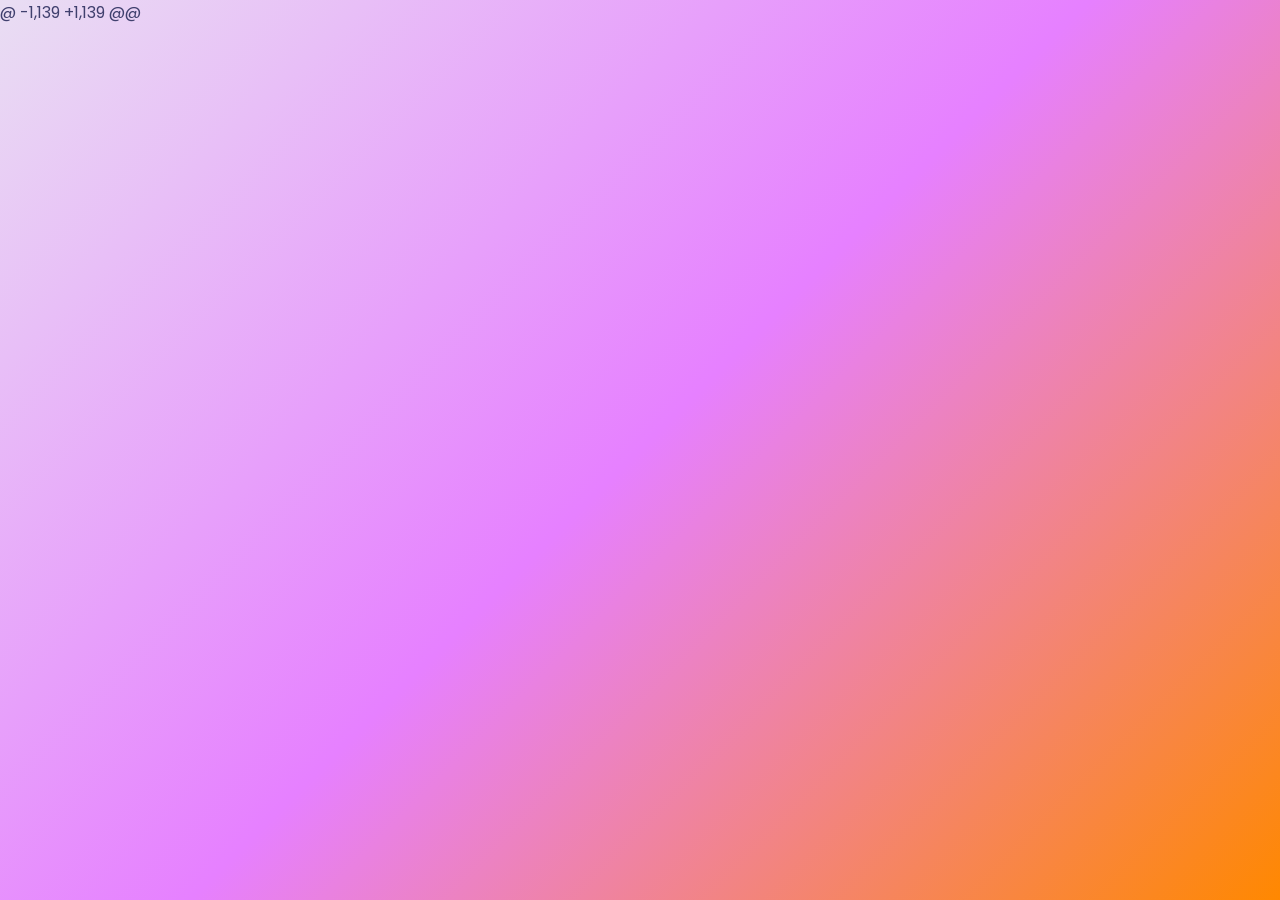
==== commit 7e021375: "Update index.html" ====
--- a/index.html
+++ b/index.html
@@ -1,9 +1,10 @@
+@ -1,139 +1,139 @@
 <!DOCTYPE html>
 <html lang="en">
 <head>
   <meta charset="UTF-8" />
   <meta name="viewport" content="width=device-width, initial-scale=1.0"/>
-  <title>My Smart School - Interactive Timetable</title>
+  <title>My Smart School</title>
 
   <link rel="preconnect" href="https://fonts.googleapis.com">
   <link rel="preconnect" href="https://fonts.gstatic.com" crossorigin>
@@ -131,474 +132,23 @@
       backdrop-filter:blur(10px);
       border-radius:20px;
       padding:25px;
-      box-shadow:0 10px 25px rgba(0,0,0,0.08);
+      box-shadow:0 10px 25px rgb(255, 255, 255);
       transition:0.3s;
     }
+  .cards{
+  display:grid;
+  grid-template-columns:repeat(auto-fit,minmax(280px,1fr));
+  gap:25px;
+}
+
+.card{
+  background:rgba(255,255,255,0.75);
+  backdrop-filter:blur(10px);
+  border-radius:20px;
+  padding:25px;
+  box-shadow:0 10px 25px rgba(0,0,0,0.08);
+  transition:0.3s;
+}
 
     .card:hover{
       transform:translateY(-5px);
-      background:rgba(255,255,255,0.9);
-    }
-
-    .timetable-section{
-      background:rgba(255,255,255,0.3);
-      border-radius:30px;
-      margin:20px 8% 60px;
-      padding:30px;
-    }
-
-    .controls{
-      display:flex;
-      gap:15px;
-      margin-bottom:30px;
-      flex-wrap:wrap;
-      justify-content:center;
-    }
-
-    .controls input, .controls select{
-      padding:12px 20px;
-      border:2px solid #7c3aed;
-      border-radius:12px;
-      font-size:1rem;
-      outline:none;
-      background:white;
-    }
-
-    .controls button{
-      padding:12px 25px;
-      background:#7c3aed;
-      color:white;
-      border:none;
-      border-radius:12px;
-      cursor:pointer;
-      font-weight:600;
-      transition:0.3s;
-    }
-
-    .controls button:hover{
-      background:#5b21b6;
-      transform:translateY(-2px);
-    }
-
-    .table-wrapper{
-      overflow-x:auto;
-    }
-
-    table{
-      width:100%;
-      border-collapse:collapse;
-      background:white;
-      border-radius:20px;
-      overflow:hidden;
-      box-shadow:0 10px 25px rgba(0,0,0,0.1);
-    }
-
-    th{
-      background:#7c3aed;
-      color:white;
-      padding:15px;
-      font-size:1rem;
-      font-weight:600;
-    }
-
-    td{
-      padding:12px;
-      text-align:center;
-      border:1px solid #e2e8f0;
-    }
-
-    .subject-input{
-      width:100%;
-      padding:8px;
-      border:1px solid #cbd5e1;
-      border-radius:8px;
-      text-align:center;
-      font-size:0.9rem;
-      transition:0.3s;
-    }
-
-    .subject-input:focus{
-      outline:none;
-      border-color:#7c3aed;
-      box-shadow:0 0 0 3px rgba(124,58,237,0.1);
-    }
-
-    .time-slot{
-      font-weight:600;
-      background:#f8fafc;
-    }
-
-    .save-btn{
-      margin-top:30px;
-      text-align:center;
-    }
-
-    .save-btn button{
-      padding:12px 30px;
-      background:#10b981;
-      color:white;
-      border:none;
-      border-radius:12px;
-      cursor:pointer;
-      font-weight:600;
-      font-size:1rem;
-      transition:0.3s;
-    }
-
-    .save-btn button:hover{
-      background:#059669;
-      transform:translateY(-2px);
-    }
-
-    .reset-btn{
-      background:#ef4444 !important;
-    }
-
-    .reset-btn:hover{
-      background:#dc2626 !important;
-    }
-
-    footer{
-      text-align:center;
-      padding:30px;
-      color:#475569;
-    }
-
-    @media (max-width:768px){
-      .hero-text h1{
-        font-size:2rem;
-      }
-      th, td{
-        padding:8px;
-        font-size:0.8rem;
-      }
-      .subject-input{
-        font-size:0.75rem;
-        padding:5px;
-      }
-    }
-  </style>
-</head>
-<body>
-
-<header>
-  <div class="logo">📚 My Smart School</div>
-  <nav>
-    <a href="#">Home</a>
-    <a href="#">Courses</a>
-    <a href="#">Timetable</a>
-    <a href="#">Contact</a>
-  </nav>
-</header>
-
-<div class="hero">
-  <div class="hero-text">
-    <h1>Create Your <span>Personalized</span> Timetable</h1>
-    <p>Add, edit, and customize your own subjects. Build the perfect school schedule that works for you!</p>
-    <button class="btn" onclick="scrollToTimetable()">Get Started →</button>
-  </div>
-  <div class="hero-image">
-    <svg viewBox="0 0 200 200" xmlns="http://www.w3.org/2000/svg" style="width:100%;max-width:300px">
-      <rect x="30" y="50" width="140" height="100" rx="10" fill="white" stroke="#7c3aed" stroke-width="3"/>
-      <line x1="30" y1="80" x2="170" y2="80" stroke="#7c3aed" stroke-width="2"/>
-      <line x1="30" y1="110" x2="170" y2="110" stroke="#7c3aed" stroke-width="2"/>
-      <circle cx="100" cy="65" r="5" fill="#7c3aed"/>
-      <text x="70" y="100" font-size="12" fill="#7c3aed">Math</text>
-      <text x="120" y="100" font-size="12" fill="#e680ff">Science</text>
-      <text x="70" y="130" font-size="12" fill="#ff8800">English</text>
-      <text x="120" y="130" font-size="12" fill="#4f46e5">History</text>
-    </svg>
-  </div>
-</div>
-
-<section>
-  <div class="section-title">
-    <h2>Our Features</h2>
-  </div>
-  <div class="cards">
-    <div class="card">
-      <h3>📝 Custom Subjects</h3>
-      <p>Add any subject you want - from Mathematics to Art, it's totally up to you!</p>
-    </div>
-    <div class="card">
-      <h3>⏰ Flexible Schedule</h3>
-      <p>Edit your timetable anytime. Change subjects, add new ones, or remove existing entries.</p>
-    </div>
-    <div class="card">
-      <h3>💾 Auto-Save</h3>
-      <p>Your timetable is saved in your browser. Come back anytime and it's still there!</p>
-    </div>
-  </div>
-</section>
-
-<div class="timetable-section" id="timetable">
-  <div class="section-title">
-    <h2>📅 Interactive Timetable</h2>
-    <p style="margin-top:10px">Click on any cell to edit your subject</p>
-  </div>
-
-  <div class="controls">
-    <input type="text" id="newSubject" placeholder="Enter new subject name" />
-    <select id="daySelect">
-      <option value="0">Monday</option>
-      <option value="1">Tuesday</option>
-      <option value="2">Wednesday</option>
-      <option value="3">Thursday</option>
-      <option value="4">Friday</option>
-    </select>
-    <select id="timeSelect">
-      <option value="0">8:00 - 9:00</option>
-      <option value="1">9:00 - 10:00</option>
-      <option value="2">10:00 - 11:00</option>
-      <option value="3">11:00 - 12:00</option>
-      <option value="4">12:00 - 13:00</option>
-      <option value="5">13:00 - 14:00</option>
-      <option value="6">14:00 - 15:00</option>
-    </select>
-    <button onclick="addSubjectToCell()">➕ Add Subject</button>
-    <button onclick="resetTimetable()" class="reset-btn">🔄 Reset All</button>
-  </div>
-
-  <div class="table-wrapper">
-    <table id="timetableTable">
-      <thead>
-        <tr>
-          <th>Time / Day</th>
-          <th>Monday</th>
-          <th>Tuesday</th>
-          <th>Wednesday</th>
-          <th>Thursday</th>
-          <th>Friday</th>
-        </tr>
-      </thead>
-      <tbody id="timetableBody">
-        <!-- Timetable will be generated here by JavaScript -->
-      </tbody>
-    </table>
-  </div>
-
-  <div class="save-btn">
-    <button onclick="downloadTimetable()">💾 Download Timetable (PDF)</button>
-    <button onclick="exportToText()" style="margin-left:15px; background:#6366f1;">📄 Export as Text</button>
-  </div>
-</div>
-
-<footer>
-  <p>© 2024 My Smart School | Create your perfect schedule today!</p>
-</footer>
-
-<script>
-  // Time slots
-  const timeSlots = [
-    "8:00 - 9:00",
-    "9:00 - 10:00",
-    "10:00 - 11:00",
-    "11:00 - 12:00",
-    "12:00 - 13:00",
-    "13:00 - 14:00",
-    "14:00 - 15:00"
-  ];
-
-  const days = ["Monday", "Tuesday", "Wednesday", "Thursday", "Friday"];
-
-  // Default timetable data
-  let timetableData = [
-    ["Math", "English", "Science", "History", "Art"],
-    ["Physics", "Math", "English", "PE", "Science"],
-    ["Chemistry", "History", "Math", "English", "Geography"],
-    ["Biology", "Art", "Physics", "Math", "English"],
-    ["English", "Science", "History", "Art", "Math"],
-    ["PE", "Geography", "Biology", "Chemistry", "Physics"],
-    ["Free", "Free", "Study", "Free", "Study"]
-  ];
-
-  // Load saved data from localStorage
-  function loadSavedData() {
-    const saved = localStorage.getItem("smartSchoolTimetable");
-    if(saved) {
-      timetableData = JSON.parse(saved);
-    }
-  }
-
-  // Save data to localStorage
-  function saveData() {
-    localStorage.setItem("smartSchoolTimetable", JSON.stringify(timetableData));
-  }
-
-  // Render the timetable
-  function renderTimetable() {
-    const tbody = document.getElementById("timetableBody");
-    tbody.innerHTML = "";
-    
-    for(let i = 0; i < timeSlots.length; i++) {
-      const row = document.createElement("tr");
-      
-      // Time column
-      const timeCell = document.createElement("td");
-      timeCell.className = "time-slot";
-      timeCell.textContent = timeSlots[i];
-      timeCell.style.fontWeight = "600";
-      timeCell.style.backgroundColor = "#f8fafc";
-      row.appendChild(timeCell);
-      
-      // Subject cells for each day
-      for(let j = 0; j < days.length; j++) {
-        const cell = document.createElement("td");
-        const input = document.createElement("input");
-        input.type = "text";
-        input.value = timetableData[i][j];
-        input.className = "subject-input";
-        input.placeholder = "Enter subject";
-        
-        // Save on change
-        input.addEventListener("change", (function(rowIdx, colIdx) {
-          return function(e) {
-            timetableData[rowIdx][colIdx] = e.target.value;
-            saveData();
-          };
-        })(i, j));
-        
-        cell.appendChild(input);
-        row.appendChild(cell);
-      }
-      
-      tbody.appendChild(row);
-    }
-  }
-  
-  // Add subject to specific cell
-  function addSubjectToCell() {
-    const subject = document.getElementById("newSubject").value.trim();
-    const dayIndex = parseInt(document.getElementById("daySelect").value);
-    const timeIndex = parseInt(document.getElementById("timeSelect").value);
-    
-    if(subject === "") {
-      alert("Please enter a subject name!");
-      return;
-    }
-    
-    if(timetableData[timeIndex] && timetableData[timeIndex][dayIndex] !== undefined) {
-      timetableData[timeIndex][dayIndex] = subject;
-      saveData();
-      renderTimetable();
-      document.getElementById("newSubject").value = "";
-      alert(`Added "${subject}" to ${days[dayIndex]} at ${timeSlots[timeIndex]}`);
-    } else {
-      alert("Invalid time or day selection!");
-    }
-  }
-  
-  // Reset timetable to default
-  function resetTimetable() {
-    if(confirm("Are you sure you want to reset the entire timetable? All your custom subjects will be lost!")) {
-      timetableData = [
-        ["Math", "English", "Science", "History", "Art"],
-        ["Physics", "Math", "English", "PE", "Science"],
-        ["Chemistry", "History", "Math", "English", "Geography"],
-        ["Biology", "Art", "Physics", "Math", "English"],
-        ["English", "Science", "History", "Art", "Math"],
-        ["PE", "Geography", "Biology", "Chemistry", "Physics"],
-        ["Free", "Free", "Study", "Free", "Study"]
-      ];
-      saveData();
-      renderTimetable();
-      alert("Timetable has been reset to default!");
-    }
-  }
-  
-  // Download as text file
-  function exportToText() {
-    let content = "MY SMART SCHOOL TIMETABLE\n";
-    content += "=" .repeat(50) + "\n\n";
-    
-    // Header row
-    content += "Time Slot".padEnd(15);
-    for(let day of days) {
-      content += day.padEnd(15);
-    }
-    content += "\n" + "-".repeat(85) + "\n";
-    
-    // Data rows
-    for(let i = 0; i < timeSlots.length; i++) {
-      content += timeSlots[i].padEnd(15);
-      for(let j = 0; j < days.length; j++) {
-        content += (timetableData[i][j] || "Free").padEnd(15);
-      }
-      content += "\n";
-    }
-    
-    content += "\n" + "=" .repeat(50) + "\n";
-    content += "Generated by My Smart School - Your Personalized Timetable\n";
-    
-    const blob = new Blob([content], {type: "text/plain"});
-    const link = document.createElement("a");
-    const url = URL.createObjectURL(blob);
-    link.href = url;
-    link.download = "my_timetable.txt";
-    document.body.appendChild(link);
-    link.click();
-    document.body.removeChild(link);
-    URL.revokeObjectURL(url);
-  }
-  
-  // Download as PDF-like HTML print
-  function downloadTimetable() {
-    const printWindow = window.open('', '_blank');
-    printWindow.document.write(`
-      <html>
-        <head>
-          <title>My Smart School - Timetable</title>
-          <style>
-            body { font-family: Arial, sans-serif; padding: 40px; }
-            h1 { color: #7c3aed; text-align: center; }
-            table { width: 100%; border-collapse: collapse; margin-top: 20px; }
-            th { background: #7c3aed; color: white; padding: 12px; }
-            td { border: 1px solid #ddd; padding: 10px; text-align: center; }
-            .time-slot { background: #f0f0f0; font-weight: bold; }
-            .footer { text-align: center; margin-top: 30px; color: #666; }
-          </style>
-        </head>
-        <body>
-          <h1>📚 My Smart School Timetable</h1>
-          <table>
-            <thead>
-              <tr><th>Time / Day</th><th>Monday</th><th>Tuesday</th><th>Wednesday</th><th>Thursday</th><th>Friday</th></tr>
-            </thead>
-            <tbody>
-    `);
-    
-    for(let i = 0; i < timeSlots.length; i++) {
-      printWindow.document.write("<tr>");
-      printWindow.document.write(`<td class="time-slot">${timeSlots[i]}</td>`);
-      for(let j = 0; j < days.length; j++) {
-        printWindow.document.write(`<td>${timetableData[i][j]}</td>`);
-      }
-      printWindow.document.write("</tr>");
-    }
-    
-    printWindow.document.write(`
-            </tbody>
-          </table>
-          <div class="footer">
-            <p>Generated by My Smart School - Your Personalized Learning Platform</p>
-            <p>Date: ${new Date().toLocaleDateString()}</p>
-          </div>
-        </body>
-      </html>
-    `);
-    
-    printWindow.document.close();
-    printWindow.print();
-  }
-  
-  function scrollToTimetable() {
-    document.getElementById("timetable").scrollIntoView({ behavior: "smooth" });
-  }
-  
-  // Initialize
-  loadSavedData();
-  renderTimetable();
-</script>
-
-</body>
-</html>
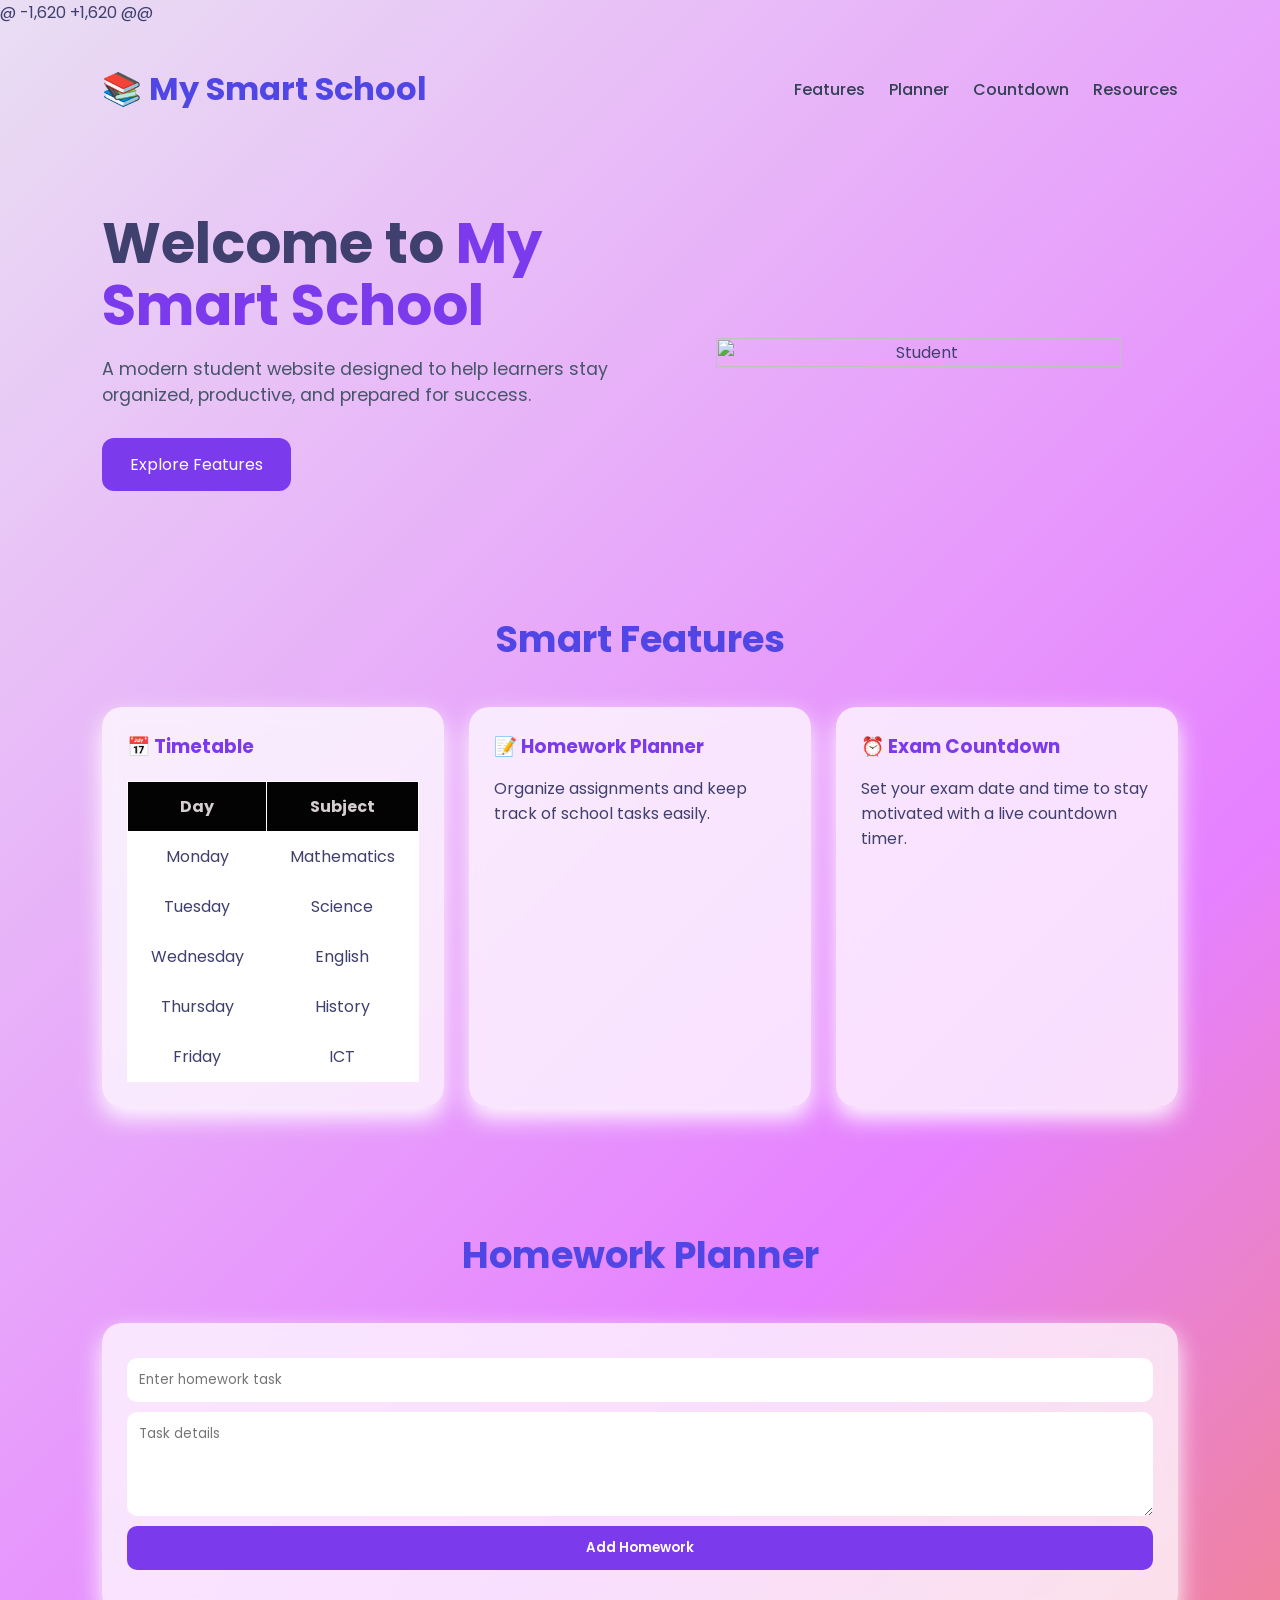
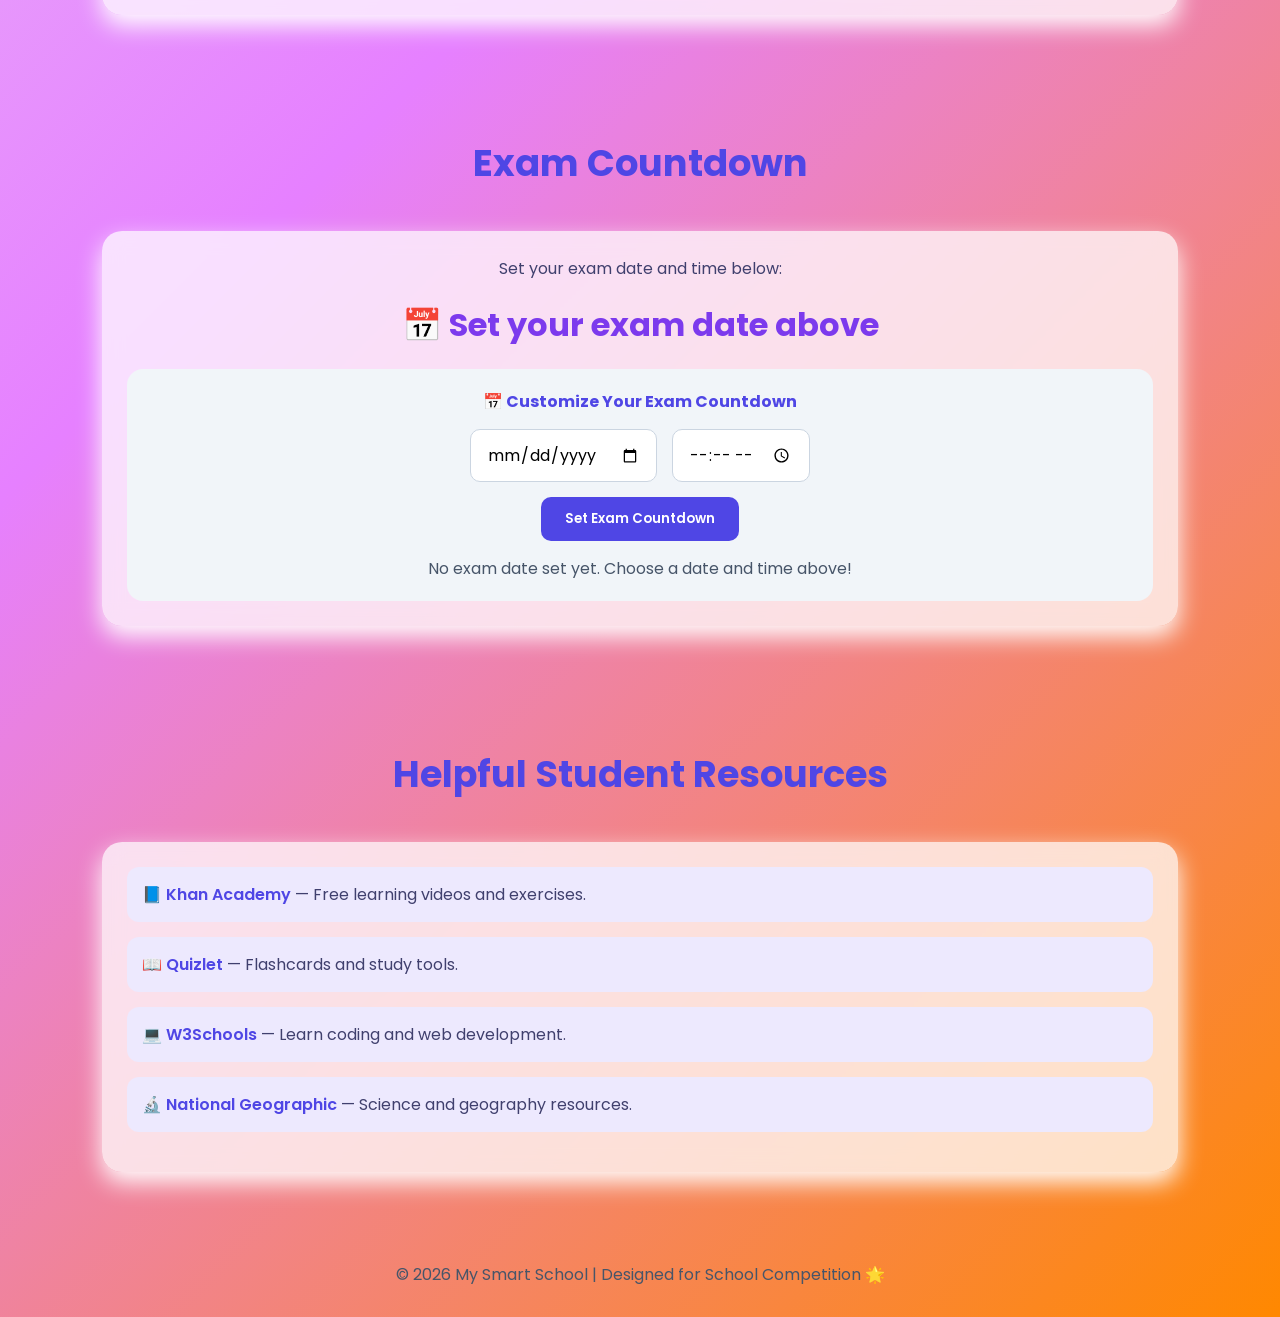
==== commit 818d12b7: "Update index.html" ====
--- a/index.html
+++ b/index.html
@@ -1,4 +1,4 @@
-@ -1,139 +1,139 @@
+@ -1,620 +1,620 @@
 <!DOCTYPE html>
 <html lang="en">
 <head>
@@ -135,20 +135,488 @@
       box-shadow:0 10px 25px rgb(255, 255, 255);
       transition:0.3s;
     }
-  .cards{
-  display:grid;
-  grid-template-columns:repeat(auto-fit,minmax(280px,1fr));
-  gap:25px;
-}
-
-.card{
-  background:rgba(255,255,255,0.75);
-  backdrop-filter:blur(10px);
-  border-radius:20px;
-  padding:25px;
-  box-shadow:0 10px 25px rgba(0,0,0,0.08);
-  transition:0.3s;
-}
 
     .card:hover{
       transform:translateY(-5px);
+    }
+
+    .card h3{
+      margin-bottom:15px;
+      color:#7c3aed;
+    }
+
+    .planner input,
+    .planner textarea,
+    .planner button{
+      width:100%;
+      margin-top:10px;
+      padding:12px;
+      border-radius:10px;
+      border:none;
+      outline:none;
+    }
+
+    .planner button{
+      background:#7c3aed;
+      color:white;
+      cursor:pointer;
+      font-weight:600;
+    }
+
+    .task-list{
+      margin-top:20px;
+    }
+
+    .task{
+      background:#ede9fe;
+      padding:12px;
+      border-radius:10px;
+      margin-top:10px;
+    }
+
+    .countdown{
+      text-align:center;
+    }
+
+    .countdown-box{
+      margin-top:20px;
+      font-size:2rem;
+      font-weight:700;
+      color:#7c3aed;
+    }
+
+    .date-picker{
+      margin-top:20px;
+      padding:20px;
+      background:#f1f5f9;
+      border-radius:16px;
+    }
+
+    .date-picker h4{
+      margin-bottom:15px;
+      color:#4f46e5;
+    }
+
+    .datetime-input-group{
+      display:flex;
+      gap:15px;
+      flex-wrap:wrap;
+      justify-content:center;
+      margin-bottom:15px;
+    }
+
+    .datetime-input-group input{
+      padding:12px 16px;
+      border-radius:10px;
+      border:1px solid #cbd5e1;
+      font-size:1rem;
+      outline:none;
+    }
+
+    .set-exam-btn{
+      background:#4f46e5;
+      color:white;
+      padding:12px 24px;
+      border:none;
+      border-radius:10px;
+      cursor:pointer;
+      font-weight:600;
+      transition:0.3s;
+    }
+
+    .set-exam-btn:hover{
+      background:#7c3aed;
+      transform:translateY(-2px);
+    }
+
+    .exam-info{
+      margin-top:15px;
+      font-size:1rem;
+      color:#475569;
+    }
+
+    .resources ul{
+      list-style:none;
+    }
+
+    .resources li{
+      margin-bottom:15px;
+      background:#ede9fe;
+      padding:15px;
+      border-radius:12px;
+    }
+
+    .resources a{
+      text-decoration:none;
+      color:#4f46e5;
+      font-weight:600;
+    }
+
+    footer{
+      text-align:center;
+      padding:30px;
+      color:#475569;
+    }
+
+    table{
+      width:100%;
+      border-collapse:collapse;
+      margin-top:20px;
+    }
+
+    table th,
+    table td{
+      padding:12px;
+      text-align:center;
+      border:1px solid #ffffff;
+    }
+
+    table th{
+      background:#f5f1f1;
+      background:#030303;
+      color:rgba(231, 223, 223, 0.925);
+    }
+
+    table td{
+      background:white;
+    }
+
+    @media(max-width:768px){
+      .hero-text h1{
+        font-size:2.5rem;
+      }
+
+      nav{
+        margin-top:20px;
+      }
+
+      .datetime-input-group input{
+        width:100%;
+      }
+    }
+  </style>
+</head>
+<body>
+
+  <header>
+    <div class="logo">📚 My Smart School</div>
+
+    <nav>
+      <a href="#features">Features</a>
+      <a href="#planner">Planner</a>
+      <a href="#countdown">Countdown</a>
+      <a href="#resources">Resources</a>
+    </nav>
+  </header>
+
+  <section class="hero">
+    <div class="hero-text">
+      <h1>Welcome to <span>My Smart School</span></h1>
+
+      <p>
+        A modern student website designed to help learners stay organized,
+        productive, and prepared for success.
+      </p>
+
+      <button class="btn" onclick="document.getElementById('countdown').scrollIntoView({behavior:'smooth'})">Explore Features</button>
+    </div>
+
+    <div class="hero-image">
+      <img src="https://cdn-icons-png.flaticon.com/512/3135/3135755.png" alt="Student">
+    </div>
+  </section>
+
+  <section id="features">
+    <div class="section-title">
+      <h2>Smart Features</h2>
+    </div>
+
+    <div class="cards">
+
+      <div class="card">
+        <h3>📅 Timetable</h3>
+
+        <table>
+          <tr>
+            <th>Day</th>
+            <th>Subject</th>
+          </tr>
+
+          <tr>
+            <td>Monday</td>
+            <td>Mathematics</td>
+          </tr>
+
+          <tr>
+            <td>Tuesday</td>
+            <td>Science</td>
+          </tr>
+
+          <tr>
+            <td>Wednesday</td>
+            <td>English</td>
+          </tr>
+
+          <tr>
+            <td>Thursday</td>
+            <td>History</td>
+          </tr>
+
+          <tr>
+            <td>Friday</td>
+            <td>ICT</td>
+          </tr>
+        </table>
+      </div>
+
+      <div class="card">
+        <h3>📝 Homework Planner</h3>
+
+        <p>
+          Organize assignments and keep track of school tasks easily.
+        </p>
+      </div>
+
+      <div class="card">
+        <h3>⏰ Exam Countdown</h3>
+
+        <p>
+          Set your exam date and time to stay motivated with a live countdown timer.
+        </p>
+      </div>
+
+    </div>
+  </section>
+
+  <section id="planner">
+
+    <div class="section-title">
+      <h2>Homework Planner</h2>
+    </div>
+
+    <div class="card planner">
+
+      <input type="text" id="taskInput" placeholder="Enter homework task">
+
+      <textarea id="taskDetails" rows="4" placeholder="Task details"></textarea>
+
+      <button onclick="addTask()">Add Homework</button>
+
+      <div class="task-list" id="taskList"></div>
+
+    </div>
+
+  </section>
+
+  <section id="countdown">
+
+    <div class="section-title">
+      <h2>Exam Countdown</h2>
+    </div>
+
+    <div class="card countdown">
+
+      <p id="currentExamLabel">Set your exam date and time below:</p>
+
+      <div class="countdown-box" id="timer">
+        ⏰ Set an exam date
+      </div>
+
+      <div class="date-picker">
+        <h4>📅 Customize Your Exam Countdown</h4>
+        
+        <div class="datetime-input-group">
+          <input type="date" id="examDatePicker">
+          <input type="time" id="examTimePicker">
+        </div>
+        
+        <button class="set-exam-btn" onclick="setCustomExamDate()">Set Exam Countdown</button>
+        
+        <div class="exam-info" id="examInfo">
+          No exam date set yet. Choose a date and time above!
+        </div>
+      </div>
+
+    </div>
+
+  </section>
+
+  <section id="resources">
+
+    <div class="section-title">
+      <h2>Helpful Student Resources</h2>
+    </div>
+
+    <div class="card resources">
+
+      <ul>
+        <li>
+          📘
+          <a href="https://www.khanacademy.org/" target="_blank">
+            Khan Academy
+          </a>
+          — Free learning videos and exercises.
+        </li>
+
+        <li>
+          📖
+          <a href="https://quizlet.com/" target="_blank">
+            Quizlet
+          </a>
+          — Flashcards and study tools.
+        </li>
+
+        <li>
+          💻
+          <a href="https://www.w3schools.com/" target="_blank">
+            W3Schools
+          </a>
+          — Learn coding and web development.
+        </li>
+
+        <li>
+          🔬
+          <a href="https://www.nationalgeographic.com/" target="_blank">
+            National Geographic
+          </a>
+          — Science and geography resources.
+        </li>
+      </ul>
+
+    </div>
+
+  </section>
+
+  <footer>
+    © 2026 My Smart School | Designed for School Competition 🌟
+  </footer>
+
+  <script>
+    // Global variable to store the selected exam date
+    let customExamDateTimestamp = null;
+
+    function addTask(){
+      const taskInput = document.getElementById("taskInput");
+      const taskDetails = document.getElementById("taskDetails");
+      const taskList = document.getElementById("taskList");
+
+      if(taskInput.value === ""){
+        alert("Please enter a homework task.");
+        return;
+      }
+
+      const task = document.createElement("div");
+      task.classList.add("task");
+
+      task.innerHTML = `
+        <strong>${taskInput.value}</strong>
+        <p>${taskDetails.value}</p>
+      `;
+
+      taskList.appendChild(task);
+
+      taskInput.value = "";
+      taskDetails.value = "";
+    }
+
+    // Function to set custom exam date and time
+    window.setCustomExamDate = function() {
+      const dateInput = document.getElementById("examDatePicker");
+      const timeInput = document.getElementById("examTimePicker");
+      const examInfo = document.getElementById("examInfo");
+
+      if (!dateInput.value) {
+        alert("Please select a date for your exam!");
+        return;
+      }
+
+      // Combine date and time
+      let dateTimeString = dateInput.value;
+      if (timeInput.value) {
+        dateTimeString += "T" + timeInput.value + ":00";
+      } else {
+        dateTimeString += "T00:00:00";
+      }
+
+      const selectedDate = new Date(dateTimeString);
+      
+      if (isNaN(selectedDate.getTime())) {
+        alert("Please select a valid date and time!");
+        return;
+      }
+
+      // Check if selected date is in the past
+      if (selectedDate.getTime() < Date.now()) {
+        alert("Please select a future date for your exam countdown!");
+        return;
+      }
+
+      customExamDateTimestamp = selectedDate.getTime();
+      
+      // Format the exam date for display
+      const formattedDate = selectedDate.toLocaleString('en-US', {
+        weekday: 'long',
+        year: 'numeric',
+        month: 'long',
+        day: 'numeric',
+        hour: '2-digit',
+        minute: '2-digit'
+      });
+      
+      examInfo.innerHTML = `🎯 Exam Countdown Active! Your exam is scheduled for: ${formattedDate}`;
+      
+      // Update the countdown label
+      document.getElementById("currentExamLabel").innerHTML = "⏳ Counting down to your exam:";
+    };
+
+    // Function to update the countdown timer
+    function updateCountdown() {
+      const timerElement = document.getElementById("timer");
+      
+      if (!customExamDateTimestamp) {
+        timerElement.innerHTML = "📅 Set your exam date above";
+        return;
+      }
+      
+      const now = new Date().getTime();
+      const distance = customExamDateTimestamp - now;
+      
+      if (distance <= 0) {
+        timerElement.innerHTML = "🎉 EXAMS HAVE STARTED! 🎉";
+        timerElement.style.color = "#dc2626";
+        document.getElementById("examInfo").innerHTML = "📚 Good luck on your exams! You've got this! 💪";
+        return;
+      }
+      
+      const days = Math.floor(distance / (1000 * 60 * 60 * 24));
+      const hours = Math.floor((distance % (1000 * 60 * 60 * 24)) / (1000 * 60 * 60));
+      const minutes = Math.floor((distance % (1000 * 60 * 60)) / (1000 * 60));
+      const seconds = Math.floor((distance % (1000 * 60)) / 1000);
+      
+      timerElement.innerHTML = `
+        <div style="display: flex; gap: 20px; justify-content: center; flex-wrap: wrap;">
+          <div><span style="font-size: 2.5rem;">${days}</span><br>Days</div>
+          <div><span style="font-size: 2.5rem;">${hours}</span><br>Hours</div>
+          <div><span style="font-size: 2.5rem;">${minutes}</span><br>Minutes</div>
+          <div><span style="font-size: 2.5rem;">${seconds}</span><br>Seconds</div>
+        </div>
+      `;
+      timerElement.style.color = "#7c3aed";
+    }
+
+    // Start the countdown timer (updates every second)
+    setInterval(updateCountdown, 1000);
+
+    // Set default date to a future date (optional: set a default exam date)
+    // Uncomment the line below to set a default exam date (e.g., December 1, 2026)
+    // setTimeout(() => {
+    //   const defaultDate = new Date("December 1, 2026 08:00:00");
+    //   customExamDateTimestamp = defaultDate.getTime();
+    //   document.getElementById("examInfo").innerHTML = `🎯 Default exam set for: ${defaultDate.toLocaleString()}`;
+    //   document.getElementById("currentExamLabel").innerHTML = "⏳ Counting down to your exam:";
+    // }, 100);
+  </script>
+
+  <script type="module" src="app.js"></script>
+</body>
+</html>
